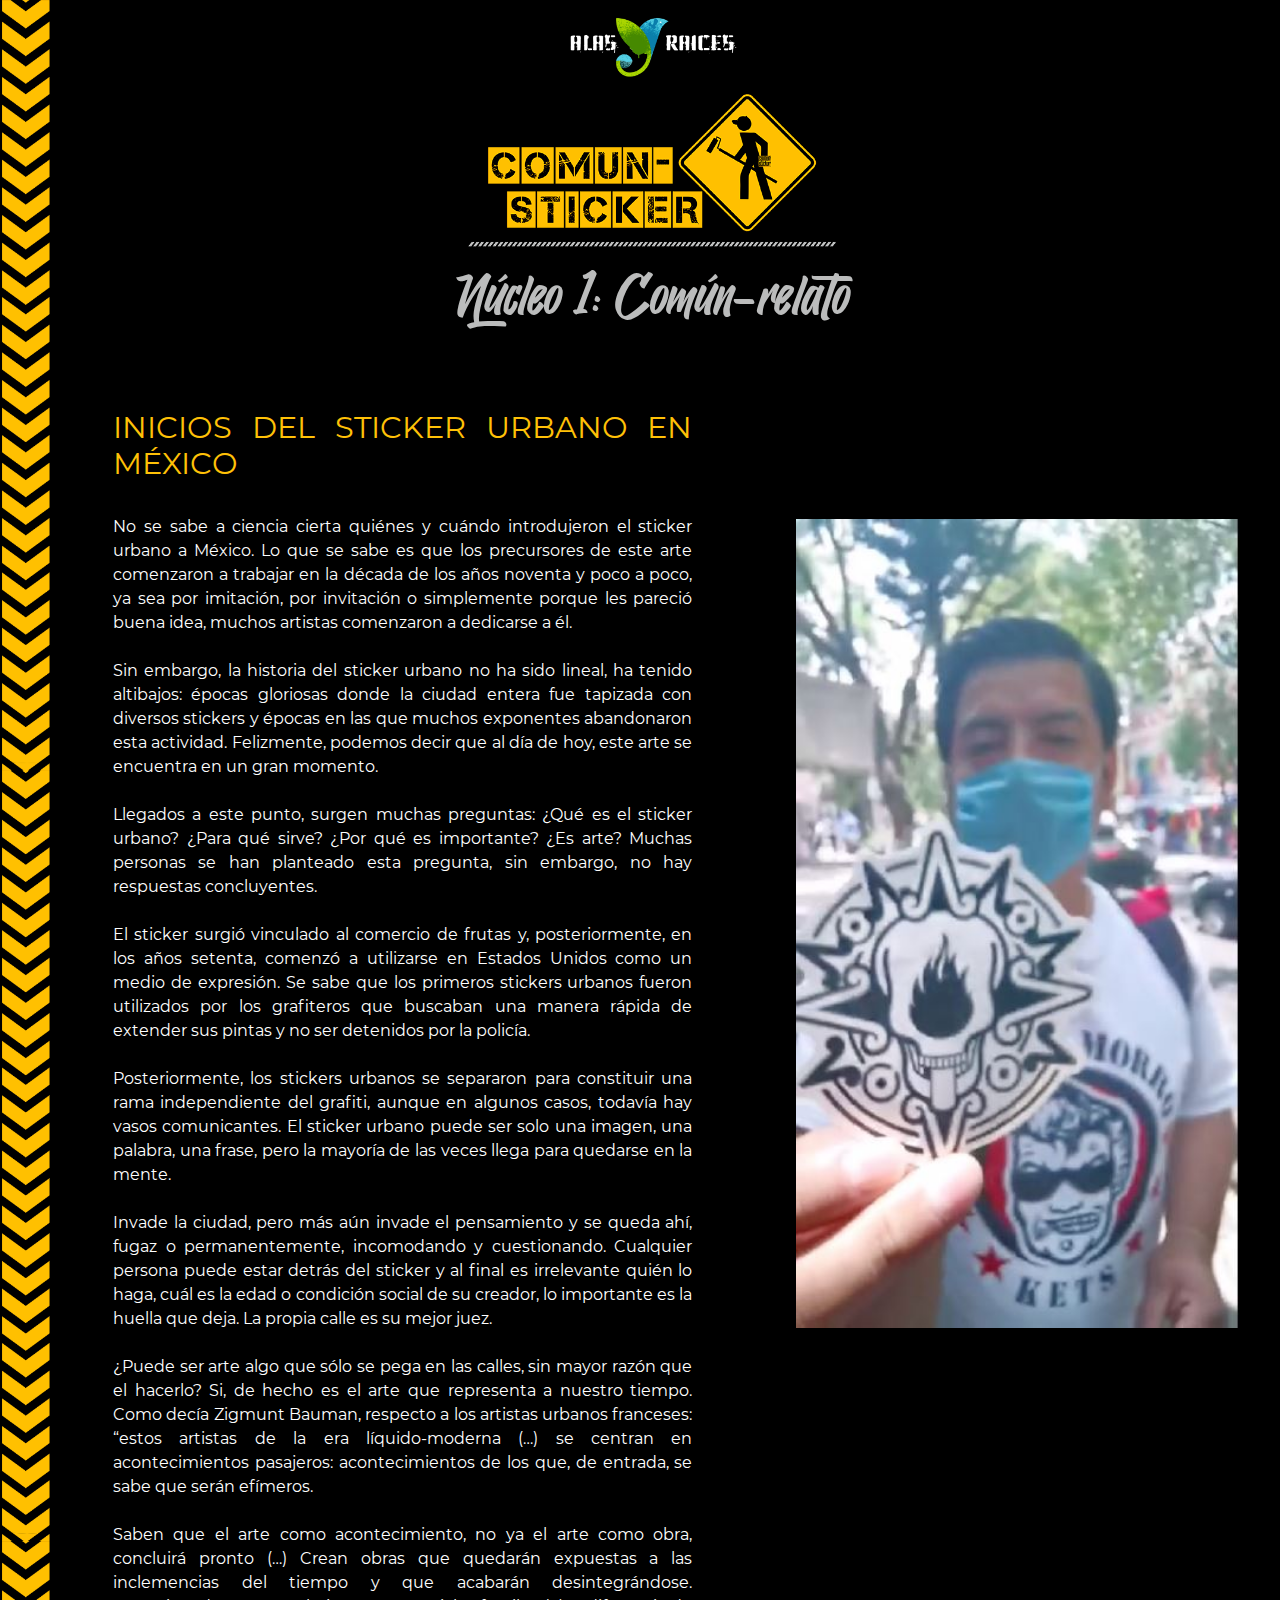
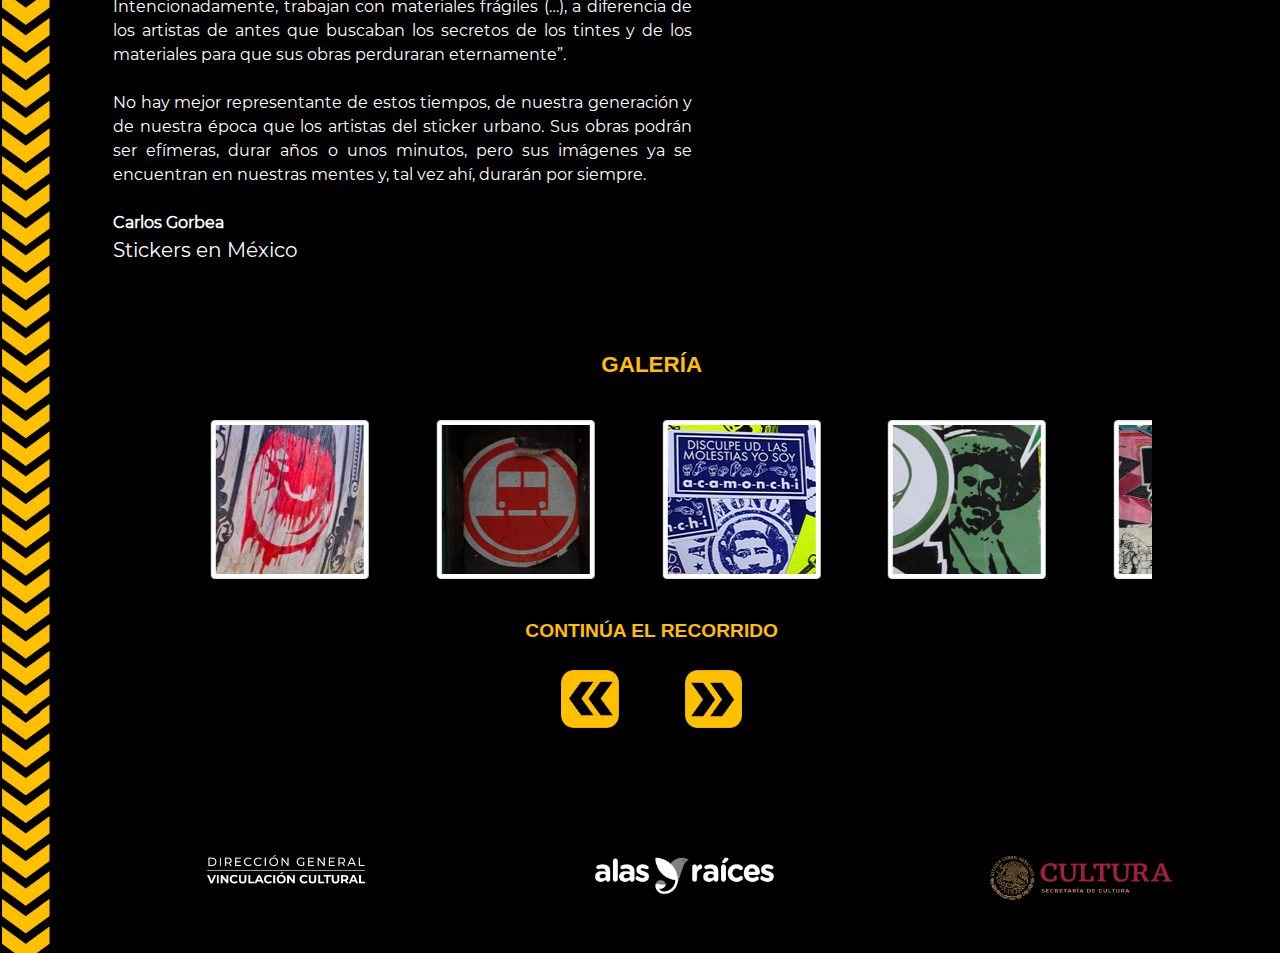
==== nucleo1.html @ ceb56beb "inicio de nuevo branch, separando nucleos" ====
<!DOCTYPE html>
<html lang="es">
<head>
    <meta charset="UTF-8">
    <meta name="viewport" content="width=device-width, initial-scale=1.0">
    <meta http-equiv="X-UA-Compatible" content="ie=edge">

    <title> ComunSticker: Lenguajes Adhesivos - Nucleo 1| Alas y Raíces </title>
    <!-- Favico -->
          <link rel="icon" type="image/png" href="https://www.alasyraices.gob.mx/img/favico2.png">
         
    <!-- Global site tag (gtag.js) - Google Analytics -->
        <script async src="https://www.googletagmanager.com/gtag/js?id=UA-139317831-1"></script>
        <script>
            window.dataLayer = window.dataLayer || [];
            function gtag(){dataLayer.push(arguments);}
            gtag('js', new Date());
            gtag('config', 'UA-139317831-1');
        </script>

    <!-- bootstrap -->
        <link rel="stylesheet" href="https://stackpath.bootstrapcdn.com/bootstrap/4.3.1/css/bootstrap.min.css" integrity="sha384-ggOyR0iXCbMQv3Xipma34MD+dH/1fQ784/j6cY/iJTQUOhcWr7x9JvoRxT2MZw1T" crossorigin="anonymous">
        <script src="https://cdnjs.cloudflare.com/ajax/libs/popper.js/1.14.7/umd/popper.min.js" integrity="sha384-UO2eT0CpHqdSJQ6hJty5KVphtPhzWj9WO1clHTMGa3JDZwrnQq4sF86dIHNDz0W1" crossorigin="anonymous"></script>
    <!-- Carousel Swiper -->
        <link rel="stylesheet" href="https://unpkg.com/swiper/swiper-bundle.min.css">
        <script src="https://unpkg.com/swiper/swiper-bundle.min.js"></script>
    <!-- fontAwesome -->
        <script src="https://kit.fontawesome.com/035f9caf7c.js" crossorigin="anonymous"></script>

    <!-- page style -->
        <link rel="stylesheet" href="css/animista.css">
        <link rel="stylesheet" href="css/lenguajes.css">
</head>
<body>
    <div class="container-fluid home-div">
        <!-- header alas y raices -->
        <section>
            <div class="row">
                <div class="col-12 header">
                    <a href="http://www.alasyraices.gob.mx">
                    <img src="img/logoAyr.png" alt="Logo de Alas y Raíces"></a>
                </div>
            </div>
        </section>

        <!-- sección plantillas -->
        <section>
            <div class="row"> 
                <!-- comun1-1 -->
                <div class="col-12 comun1-1" id="comun1-1">
                    <div class="row">
                        <div class="col-12 logo">
                            <img src="img/logoComunPleca.png" alt="logo comun-sticker">
                        </div>
                        <div class="col-lg-12 text-center titulo-seccion">
                            Núcleo 1: Común-relato
                        </div>
                        <div class="col-7 descripcion">
                            <h2 class="text-warning">INICIOS DEL STICKER URBANO EN MÉXICO</h2>
                            <br>No se sabe a ciencia cierta quiénes y cuándo introdujeron el sticker urbano a México. Lo que se sabe es que los precursores de este arte comenzaron a trabajar en la década de los años noventa y poco a poco, ya sea por imitación, por invitación o simplemente porque les pareció buena idea, muchos artistas comenzaron a dedicarse a él.
                            <br>
                            <br>Sin embargo, la historia del sticker urbano no ha sido lineal, ha tenido altibajos: épocas gloriosas donde la ciudad entera fue tapizada con diversos stickers y épocas en las que muchos exponentes abandonaron esta actividad. Felizmente, podemos decir que al día de hoy, este arte se encuentra en un gran momento.
                            <br>
                            <br>Llegados a este punto, surgen muchas preguntas: ¿Qué es el sticker urbano? ¿Para qué sirve? ¿Por qué es importante? ¿Es arte? Muchas personas se han planteado esta pregunta, sin embargo, no hay respuestas concluyentes. 
                            <br>
                            <br>El sticker surgió vinculado al comercio de frutas y, posteriormente, en los años setenta, comenzó a utilizarse en Estados Unidos como un medio de expresión. Se sabe que los primeros stickers urbanos fueron utilizados por los grafiteros que buscaban una manera rápida de extender sus pintas y no ser detenidos por la policía. 
                            <br>
                            <br>Posteriormente, los stickers urbanos se separaron para constituir una rama independiente del grafiti, aunque en algunos casos, todavía hay vasos comunicantes. El sticker urbano puede ser solo una imagen, una palabra, una frase, pero la mayoría de las veces llega para quedarse en la mente.
                            <br>
                            <br>Invade la ciudad, pero más aún invade el pensamiento y se queda ahí, fugaz o permanentemente, incomodando y cuestionando. Cualquier persona puede estar detrás del sticker y al final es irrelevante quién lo haga, cuál es la edad o condición social de su creador, lo importante es la huella que deja. La propia calle es su mejor juez.
                            <br>
                            <br>¿Puede ser arte algo que sólo se pega en las calles, sin mayor razón que el hacerlo? Si, de hecho es el arte que representa a nuestro tiempo. Como decía Zigmunt Bauman, respecto a los artistas urbanos franceses: “estos artistas de la era líquido-moderna (…) se centran en acontecimientos pasajeros: acontecimientos de los que, de entrada, se sabe que serán efímeros.
                            <br>
                            <br>Saben que el arte como acontecimiento, no ya el arte como obra, concluirá pronto (…) Crean obras que quedarán expuestas a las inclemencias del tiempo y que acabarán desintegrándose. Intencionadamente, trabajan con materiales frágiles (…), a diferencia de los artistas de antes que buscaban los secretos de los tintes y de los materiales para que sus obras perduraran eternamente”.
                            <br>
                            <br>No hay mejor representante de estos tiempos, de nuestra generación y de nuestra época que los artistas del sticker urbano. Sus obras podrán ser efímeras, durar años o unos minutos, pero sus imágenes ya se encuentran en nuestras mentes y, tal vez ahí, durarán por siempre. 
                            <br>                                    
                            <br><b>Carlos Gorbea</b>
                            <br><p class="lead">Stickers en México</p>
                            <br>
                            <br> 
                        </div>
                        <div class="col-5 contenedor-foto">
                            <img src="img/foto1.jpg" alt="Un joven estickero anónimo sostiene frente a su rostro una estampa adherible del tamaño de la palma de su mano, que muestra una calavera humana con una llama de fuego en lugar de ojos, rodeada por las líneas y glifos que representan el calendario azteca, dibujada con tinta negra.">
                        </div>

                        <!-- Galería UNO --> 
                        <div class="col-12 gal_titulo">
                            GALERÍA
                        </div>
                        <div class="col-12 gal_bloque">
                            <button class="gal_car_prev menu_car_btn"> <i class="fas fa-chevron-left"></i> </button>
                            <button class="gal_car_next menu_car_btn"> <i class="fas fa-chevron-right"></i> </button>                            

                            <!-- Slider main container -->
                            <div class="gallery_container">
                                <!-- Additional required wrapper -->
                                <div class="swiper-wrapper">
                                    <!-- Slides -->
                                    <div class="swiper-slide">
                                        <img class="img-fluid img-thumbnail" 
                                            src="img/comunsticker/guno/v-acamonchi.png" 
                                            alt="foto acamonchi"
                                            data-content="img/comunsticker/guno/ACAMONCHI.png"
                                            onClick="showImage(this)"    
                                        >
                                    </div>
                                    <div class="swiper-slide">
                                        <img class="img-fluid img-thumbnail" 
                                            src="img/comunsticker/guno/v-charritos.png" 
                                            alt="foto charritos"
                                            data-content="img/comunsticker/guno/CHARRITOS.png"
                                            onClick="showImage(this)"    
                                        >
                                    </div>
                                    <div class="swiper-slide">
                                        <img class="img-fluid img-thumbnail" 
                                            src="img/comunsticker/guno/v-remi.png" 
                                            alt="foto remi"
                                            data-content="img/comunsticker/guno/REMI.png"
                                            onClick="showImage(this)"    
                                        >
                                    </div>
                                    <div class="swiper-slide">
                                        <img class="img-fluid img-thumbnail" 
                                            src="img/comunsticker/guno/v-sok.png" 
                                            alt="foto SOK"
                                            data-content="img/comunsticker/guno/SOK.png"
                                            onClick="showImage(this)"    
                                        >
                                    </div>
                                    <div class="swiper-slide">
                                        <img class="img-fluid img-thumbnail" 
                                            src="img/comunsticker/guno/v-twelve.png" 
                                            alt="foto Twelve"
                                            data-content="img/comunsticker/guno/TWELVE.png"
                                            onClick="showImage(this)"    
                                        >
                                    </div>
                                    <div class="swiper-slide">
                                        <img class="img-fluid img-thumbnail" 
                                            src="img/comunsticker/guno/v-ztep.png" 
                                            alt="foto ztep"
                                            data-content="img/comunsticker/guno/ZTEP.png"
                                            onClick="showImage(this)"    
                                        >
                                    </div>
                                </div>
                            </div>     
                        </div>
                        <!--/.Galería UNO -->  
                        <div class="col-12 accion">
                            <div>
                                CONTINÚA EL RECORRIDO
                            </div>
                            <div>
                                <button class="pulsate-bck" onClick="changeTo('comun1-1', 'home-div')">
                                    <img src="img/back.png" alt="boton siguiente">
                                </button>

                                <button class="pulsate-bck" onClick="changeTo('comun1-1', 'comun1-2')">
                                    <img src="img/go.png" alt="boton siguiente">
                                </button>
                            </div>                            
                        </div>
                    </div>
                </div>
                
                <!-- comun1-2 -->
                <div class="col-12 comun1-2" id="comun1-2"> 
                    <div class="row">
                        <div class="col-12 logo">
                            <img src="img/logoComunPleca.png" alt="Logo de Comun Sticker sin el subtítulo">
                        </div> 
                        <div class="col-12 titulo-seccion">
                            Núcleo 1: Común-relato
                        </div>
                        
                        <div class="col-lg-12 col-md-12 col-sm-12 text-center descripcion text-warning"> 
                            <h1>¿Qué es para ti el sticker?</h1> 
                        </div>
                        <div class="col-12 video">
                            <iframe class="yVideo" width="560" height="315" src="https://www.youtube.com/embed/ZeOc3lqsDlY?enablejsapi=1&version=3" frameborder="0" allowfullscreen></iframe>
                            <br>
                            <br>
                        </div>
                        <!-- Videos de los EXPONENTES -->
                        <div class="col-12 text-warning text-center descripcion">
                            <br>
                            <h1>EXPONENTES</h1>
                            <div class="container video">
                                <div class="row">
                                    <div class="col-lg-8"> 
                                        <!-- VIDEO de los exponentes -->
                                        <iframe class="yVideo" id="exponentes_video_player" src="https://www.youtube.com/embed/_m11M2Otd9o?enablejsapi=1&version=3" frameborder="0" allowfullscreen></iframe> 
                                        <hr> 
                                    </div>

                                    <!-- LISTA DE REPRODUCCIÓN DE VIDEO -->
                                    <div class="col-lg-4 exponentes_list text-black">
                                        <div class="btn btn-block card-header header_title" type="button" data-toggle="collapse" data-target="#exponentesoneList" aria-expanded="true" onclick="changeVideo( 1 )">
                                            <img src="img/comunsticker/btn.png" alt=""> ACAMONCHI 
                                        </div>
                                        
                                        <div class="btn btn-block card-header header_title" type="button" data-toggle="collapse" data-target="#exponentesoneList" aria-expanded="true" onclick="changeVideo( 2 )">
                                            <img src="img/comunsticker/btn.png" alt=""> CHARRITOS  
                                        </div>

                                        <div class="btn btn-block card-header header_title" type="button" data-toggle="collapse" data-target="#exponentesoneList" aria-expanded="true" onclick="changeVideo( 3 )">
                                            <img src="img/comunsticker/btn.png" alt=""> REMS  
                                        </div>
                                        
                                        <div class="btn btn-block card-header header_title" type="button" data-toggle="collapse" data-target="#exponentesoneList" aria-expanded="true" onclick="changeVideo( 4 )">
                                            <img src="img/comunsticker/btn.png" alt=""> SOK
                                        </div>
                                        
                                        <div class="btn btn-block card-header header_title" type="button" data-toggle="collapse" data-target="#exponentesoneList" aria-expanded="true" onclick="changeVideo( 5 )">
                                            <img src="img/comunsticker/btn.png" alt=""> ZTEP
                                        </div>

                                        <div class="btn btn-block card-header header_title" type="button" data-toggle="collapse" data-target="#exponentesoneList" aria-expanded="true" onclick="changeVideo( 6 )">
                                            <img src="img/comunsticker/btn.png" alt=""> TWELVE
                                        </div>
                                    </div> 
                                </div>
                            </div>
                            <!--/. Videos de los EXPONENTES -->

                            <!-- SEMBLANZAS -->
                            <div class="container border-warning text-center semblanzas">
                                <br>
                                <h1>SEMBLANZAS</h1>
                            </div>
                            <div class="col-lg-12 col-md-12 col-sm-12 text-center semblanzas text-justify text-warning"> 
                                <div class="row">
                                    <!-- 1Acamonchi-->
                                    <div class="col-lg-3 col-md-4 col-sm-8 mb-4 card h-100 bg-transparent border-warning" style="max-width: 18rem;"> 
                                        <a href="img/comunsticker/semblanzas/sACAMONCHI.png">
                                            <img src="img/comunsticker/semblanzas/vACAMONCHI.png" alt="">
                                        </a> 
                                        <h2>1.  Gerardo Yepiz <small>(Acamonchi Art Studio)</small></h2>
                                        <p class="text-white">
                                            Artista con amplia trayectoria en el movimiento urbano. Nació en Ensenada, Baja California.  Desde sus inicios, a finales de los años 80, hasta la actualidad, se ha convertido en un referente dentro del panorama artístico urbano. Al día de hoy es un reconocido diseñador y artista urbano, quien ha llevado su proceso creativo por distintas vertientes. “Acamonchi” es una palabra común en Ensenada, y se usa para nombrar el juego popular de “cargar sobre los hombros” o “caballito”. 
                                        </p>
                                        
                                        <p>
                                            <a href="https://www.facebook.com/acamonchi.art">
                                                <img src="img/comunsticker/social/i_FB.png" alt="facebook">
                                            </a>
                                            <a href="https://twitter.com/Acamonchi">
                                                <img src="img/comunsticker/social/i_TW.png" alt="twitter">
                                            </a>
                                            <a href="https://www.instagram.com/acamonchi/">
                                                <img src="img/comunsticker/social/i_IN.png" alt="instagram">
                                            </a>
                                            <a href="https://www.youtube.com/user/acamonchi06">
                                                <img src="img/comunsticker/social/i_YT.png" alt="youtube">
                                            </a>
                                        </p>
                                    </div>
                                    <!-- /.1Acamonchi -->

                                    <!-- 2Charritos-->
                                    <div class="col-lg-3 col-md-4 col-sm-6 mb-4 card bg-transparent border-warning" style="max-width: 18rem;">
                                        <a href="img/comunsticker/semblanzas/sCHARROS.png">
                                            <img src="img/comunsticker/semblanzas/vCHARROS.png" alt="">
                                        </a>
                                        <h2>2.  Charritos</h2>
                                        <p class="text-white">
                                            Lo representa una imagen de charro con el rostro de Zapata y cuerpo de Villa. Su presencia en el espacio urbano comenzó a mediados de los 90, y desde entonces ha sido fiel a su estilo y técnica, convirtiéndose así en un ícono de la calle. Es un exponente que no ve límites en las adversidades y sobre todo está comprometido con la difusión y el conocimiento del sticker; tanto que se le conoce por innovar e interactuar en actividades como intercambios, combos e intervenciones.
                                        </p>
                                        <p>
                                            <a href="https://www.facebook.com/CharritoSoundsystem">
                                                <img src="img/comunsticker/social/i_FB.png" alt="facebook personal">
                                            </a>
                                            <a href="https://www.facebook.com/hoja.urbana.Oficial">
                                                <img src="img/comunsticker/social/i_FB.png" alt="facebook Hoja Urbana">
                                            </a>
                                            <a href="https://www.instagram.com/charritosdelacalle/">
                                                <img src="img/comunsticker/social/i_IN.png" alt="instagram">
                                            </a>
                                            <a href="https://www.youtube.com/user/charritosmuertos">
                                                <img src="img/comunsticker/social/i_YT.png" alt="youtube">
                                            </a>
                                        </p>
                                    </div>
                                    <!-- /.2Charritos -->
                                    
                                    <!-- 3Ztep-->
                                    <div class="col-lg-3 col-md-4 col-sm-6 mb-4 card bg-transparent border-warning" style="max-width: 18rem;">
                                        <a href="img/comunsticker/semblanzas/sZTEP.png">
                                            <img src="img/comunsticker/semblanzas/vZTEP.png" alt="">
                                        </a>
                                        <h2>3.  Ztep</h2>
                                        <p class="text-white">
                                            Se consolidó como referencia del sticker en el 2005 gracias a la difusión masiva de su diseño en la CDMX. El anonimato ha marcado su camino, pero “Dejar marca” es parte de su lema. Su interés se centra en generar inquietud en la sociedad a través de la permanencia de la imagen en el espacio público. “Lo que yo buscaba era romperle la vida cotidiana a la gente, que vieran un ícono que les llamara la atención y se cuestionaran el por qué de esa imagen”; experiencia relatada en Stickers DF.
                                        </p>
                                        <p>
                                            <a href="https://www.instagram.com/ztepztepztep/">
                                                <img src="img/comunsticker/social/i_IN.png" alt="instagram">
                                            </a>
                                        </p>
                                    </div>
                                    <!-- /.3Ztep -->
                                    
                                    <!-- 4Sok -->
                                    <div class="col-lg-3 col-md-4 col-sm-6 mb-4 card bg-transparent border-warning" style="max-width: 18rem;">
                                        <a href="img/comunsticker/semblanzas/sSOK.png">
                                            <img src="img/comunsticker/semblanzas/vSok.png" alt="">
                                        </a>
                                        <h2>4.  Sok </h2>
                                        <p class="text-white">
                                            Con 18 años de trayectoria, ha vivido los cambios más notables en el sticker. Es uno de los exponentes que no ve límites en el diseño y la producción, además de ser fácilmente adaptable a los materiales y  los contextos. Sus propuestas dan un toque de humor a los espacios públicos, produciendo diseños que aluden al contexto social y político. Optó por el sticker como una forma de continuar interviniendo el espacio público sin la complejidad o el peligro de ser descubierto.
                                        </p>
                                        <p> 
                                            <a href="https://www.instagram.com/esesesok/">
                                                <img src="img/comunsticker/social/i_IN.png" alt="instagram">
                                            </a>
                                        </p>
                                    </div>
                                    <!-- /.4Sok -->
                                    
                                    <!-- 5Rems -->
                                    <div class="col-lg-3 col-md-4 col-sm-6 mb-4 card bg-transparent border-warning" style="max-width: 18rem;">
                                        <a href="img/comunsticker/semblanzas/sREMS.png">
                                            <img src="img/comunsticker/semblanzas/vREMS.png" alt="">
                                        </a>
                                        <h2>5.  Rems</h2>
                                        <p class="text-white">
                                            Una de las primeras mujeres que formaron parte de los precursores del  movimiento del sticker en México; su singular diseño recorrió las calles desde el año 2001, fecha en la que mantenía un perfil activo dentro de la comunidad; y aunque por un tiempo pausó su proyecto, lo retomó a partir del 2017 en conjunto con otras técnicas del arte urbano, como el cartel, donde diseña imágenes de gatos (como parte de su figura emblemática) y grafitis –con bombas-.
                                        </p>
                                        <p>
                                            <a href="https://www.facebook.com/remgirlwalkin">
                                                <img src="img/comunsticker/social/i_FB.png" alt="facebook">
                                            </a> 
                                            <a href="https://www.instagram.com/remremcamina/">
                                                <img src="img/comunsticker/social/i_IN.png" alt="instagram">
                                            </a> 
                                        </p>
                                    </div>
                                    <!-- /.5Rems -->
                                    
                                    <!-- 6TwelveEyes -->
                                    <div class="col-lg-3 col-md-4 col-sm-6 mb-4 card bg-transparent border-warning" style="max-width: 18rem;">
                                        <a href="img/comunsticker/semblanzas/sTWELVE.png">
                                            <img src="img/comunsticker/semblanzas/vTWELVE.png" alt="">
                                        </a>
                                        <h2>6.  Twelve Eyes </h2>
                                        <p class="text-white">
                                            Pionero en el sticker, ha formado parte de la evolución del movimiento, interviniendo el espacio  público de múltiples maneras. En conjunto con Fize y Ztep formó “DDD”; Flavio Montesoro los describe con las siguientes palabras: “..los tres pegando su logo impreso con serigrafía sobre un papel bond; TWELVE tenía su propia forma de referirse a estas DDD: Delirando, Destruyendo y Devastando”.
                                        </p>
                                        <p>
                                            <a href="https://www.instagram.com/twelstreets/">
                                                <img src="img/comunsticker/social/i_IN.png" alt="instagram">
                                            </a>
                                        </p>
                                    </div>
                                    <!-- /.6TwelveEyes -->
                                </div>
                            </div>
                            <!--/.SEMBLANZAS -->
                        </div>
                    
                        <!-- VideoReto -->
                        <div class="col-lg-12 col-md-12 col-sm-12 text-center descripcion text-warning">
                            <br>
                            <br>
                            <h1>Te reto a… Buscar stickers</h1> 
                            <div class="col-12 video">
                                <iframe class="yVideo" width="560" height="315" src="https://www.youtube.com/embed/o3jf7qvDvWo?enablejsapi=1&version=3" frameborder="0" allowfullscreen></iframe>
                                <br>
                            </div>
                        </div>
                        <!-- VideoReto -->

                        <!-- Galería DOS --> 
                        <div class="col-12 gal_titulo">
                            Señaléticas intervenidas
                        </div>
                        <div class="col-12 gal_bloque">
                            <button class="gal_sec_car_prev menu_car_btn"> <i class="fas fa-chevron-left"></i> </button>
                            <button class="gal_sec_car_next menu_car_btn"> <i class="fas fa-chevron-right"></i> </button>             
                            
                            <!-- Slider main container -->
                            <div class="gallery_container_second">
                                <!-- Additional required wrapper -->
                                <div class="swiper-wrapper">
                                    <!-- Slides -->
                                    <div class="swiper-slide">
                                        <a href="img/comunsticker/gdos/ACAMONCHI_web.png" target="_blank" class="d-block mb-4 h-100">
                                            <img class="img-fluid img-thumbnail" src="img/comunsticker/gdos/vACAMONCHI_web.png" alt="">
                                        </a>
                                    </div>
                                    <div class="swiper-slide">
                                        <a href="img/comunsticker/gdos/Charros_web.png" target="_blank" class="d-block mb-4 h-100">
                                            <img class="img-fluid img-thumbnail" src="img/comunsticker/gdos/vCharros_web.png" alt="">
                                        </a>
                                    </div>
                                    <div class="swiper-slide">
                                        <a href="img/comunsticker/gdos/Rems_web.png" target="_blank" class="d-block mb-4 h-100">
                                            <img class="img-fluid img-thumbnail" src="img/comunsticker/gdos/vRems_web.png" alt="">
                                        </a>
                                    </div>
                                    <div class="swiper-slide">
                                        <a href="img/comunsticker/gdos/Sok_web.png" target="_blank" class="d-block mb-4 h-100">
                                            <img class="img-fluid img-thumbnail" src="img/comunsticker/gdos/vSok_web.png" alt="">
                                        </a>
                                    </div>
                                    <div class="swiper-slide">
                                        <a href="img/comunsticker/gdos/Twelve_web.png" target="_blank" class="d-block mb-4 h-100">
                                            <img class="img-fluid img-thumbnail" src="img/comunsticker/gdos/vTwelve_web.png" alt="">
                                        </a>
                                    </div>
                                    <div class="swiper-slide">
                                        <a href="img/comunsticker/gdos/Ztep_web.png" target="_blank" class="d-block mb-4 h-100">
                                            <img class="img-fluid img-thumbnail" src="img/comunsticker/gdos/Ztep_web.png" alt="">
                                        </a>
                                    </div>
                                </div>
                            </div>     
                        </div>
                        <!--/.Galería DOS --> 

                        <div class="col-12 accion">
                            <div>
                                REGRESAR
                            </div>
                            <div>
                                <button class="pulsate-bck" onClick="changeTo('comun1-2', 'comun1-1')">
                                    <img src="img/back.png" alt="boton anterior">
                                </button>
                            </div>                            
                        </div>
                    </div>
                </div>

                <!-- pic selection -->
                <div class="picSelection" id="picSelection">
                    <div class="row">
                        <div class="col-8 offset-2 picContainer">
                            <button id="closePic"><i class="fas fa-times"></i></button>
                            <img id="picSelected" src="img/comunsticker/guno/ACAMONCHI.png" alt="vista de imagen">
                        </div>
                    </div>
                </div>
            </div>
        </section>

        <!-- footer -->
        <section>
            <div class="row footer">
                <div class="col-md-4 col-12">        
                    <a href="http://" target="_blank">
                        <img src="img/dgvc.png" alt="Logo de Dirección General Vinculación Cultural">
                    </a>                           
                </div>
                <div class="col-md-4 col-12">               
                    <a href="http://" target="_blank">
                        <img src="img/logoAyrBlanco.png" alt="Logo de Alas y Raíces">
                    </a>
                </div>
                <div class="col-md-4 col-12">               
                    <a href="http://" target="_blank">
                        <img src="img/logoCultura.png" alt="Logo de Secretaría de Cultura">
                    </a>
                </div>
            </div>
        </section>
    </div>    
</body>
<script src="js/lenguajes.js"></script>
<script src="js/exponentes.js"></script>
<script src="js/Data/exponentesone_data.js"></script>
</html>
---- css/animista.css ----
/* ----------------------------------------------
 * Generated by Animista on 2020-7-11 16:40:6
 * Licensed under FreeBSD License.
 * See http://animista.net/license for more info. 
 * w: http://animista.net, t: @cssanimista
 * ---------------------------------------------- */

 /* ----------------------------------------------
                ATTENTION ANIMATIONS
 * ---------------------------------------------- */
.pulsate-bck {
	-webkit-animation: pulsate-bck 1s ease-in-out infinite both;
	        animation: pulsate-bck 1s ease-in-out infinite both;
}
@-webkit-keyframes pulsate-bck {
0% {
    -webkit-transform: scale(1);
            transform: scale(1);
}
50% {
    -webkit-transform: scale(0.95);
            transform: scale(0.95);
}
100% {
    -webkit-transform: scale(1);
            transform: scale(1);
}
}
@keyframes pulsate-bck {
0% {
    -webkit-transform: scale(1);
            transform: scale(1);
}
50% {
    -webkit-transform: scale(0.95);
            transform: scale(0.95);
}
100% {
    -webkit-transform: scale(1);
            transform: scale(1);
}
}

.jello-horizontal {
	-webkit-animation: jello-horizontal 0.5s both;
        animation: jello-horizontal 0.5s both;
}
@-webkit-keyframes jello-horizontal {
        0% {
                -webkit-transform: scale3d(1, 1, 1);
                        transform: scale3d(1, 1, 1);
        }
        30% {
                -webkit-transform: scale3d(1.25, 0.75, 1);
                        transform: scale3d(1.25, 0.75, 1);
        }
        40% {
                -webkit-transform: scale3d(0.75, 1.25, 1);
                        transform: scale3d(0.75, 1.25, 1);
        }
        50% {
                -webkit-transform: scale3d(1.15, 0.85, 1);
                        transform: scale3d(1.15, 0.85, 1);
        }
        65% {
                -webkit-transform: scale3d(0.95, 1.05, 1);
                        transform: scale3d(0.95, 1.05, 1);
        }
        75% {
                -webkit-transform: scale3d(1.05, 0.95, 1);
                        transform: scale3d(1.05, 0.95, 1);
        }
        100% {
                -webkit-transform: scale3d(1, 1, 1);
                        transform: scale3d(1, 1, 1);
        }
}
@keyframes jello-horizontal {
        0% {
                -webkit-transform: scale3d(1, 1, 1);
                        transform: scale3d(1, 1, 1);
        }
        30% {
                -webkit-transform: scale3d(1.25, 0.75, 1);
                        transform: scale3d(1.25, 0.75, 1);
        }
        40% {
                -webkit-transform: scale3d(0.75, 1.25, 1);
                        transform: scale3d(0.75, 1.25, 1);
        }
        50% {
                -webkit-transform: scale3d(1.15, 0.85, 1);
                        transform: scale3d(1.15, 0.85, 1);
        }
        65% {
                -webkit-transform: scale3d(0.95, 1.05, 1);
                        transform: scale3d(0.95, 1.05, 1);
        }
        75% {
                -webkit-transform: scale3d(1.05, 0.95, 1);
                        transform: scale3d(1.05, 0.95, 1);
        }
        100% {
                -webkit-transform: scale3d(1, 1, 1);
                        transform: scale3d(1, 1, 1);
        }
}

/* ----------------------------------------------
                ENTER ANIMATIONS
 * ---------------------------------------------- */
 .slide-in-top {
	-webkit-animation: slide-in-top 0.5s cubic-bezier(0.250, 0.460, 0.450, 0.940) both;
        animation: slide-in-top 0.5s cubic-bezier(0.250, 0.460, 0.450, 0.940) both;
}
@-webkit-keyframes slide-in-top {
0% {
        -webkit-transform: translateY(-1000px);
                transform: translateY(-1000px);
        opacity: 0;
}
100% {
        -webkit-transform: translateY(0);
                transform: translateY(0);
        opacity: 1;
}
}
@keyframes slide-in-top {
0% {
        -webkit-transform: translateY(-1000px);
                transform: translateY(-1000px);
        opacity: 0;
}
100% {
        -webkit-transform: translateY(0);
                transform: translateY(0);
        opacity: 1;
}
}
      
.slide-in-right {
	-webkit-animation: slide-in-right 0.3s cubic-bezier(0.250, 0.460, 0.450, 0.940) both;
        animation: slide-in-right 0.3s cubic-bezier(0.250, 0.460, 0.450, 0.940) both;
}
@-webkit-keyframes slide-in-right {
0% {
        -webkit-transform: translateX(1000px);
                transform: translateX(1000px);
        opacity: 0;
}
100% {
        -webkit-transform: translateX(0);
                transform: translateX(0);
        opacity: 1;
}
}
@keyframes slide-in-right {
0% {
        -webkit-transform: translateX(1000px);
                transform: translateX(1000px);
        opacity: 0;
}
100% {
        -webkit-transform: translateX(0);
                transform: translateX(0);
        opacity: 1;
}
}
      
/* ----------------------------------------------
                EXIT ANIMATIONS
 * ---------------------------------------------- */
.slide-out-left {
	-webkit-animation: slide-out-left 0.3s cubic-bezier(0.550, 0.085, 0.680, 0.530) both;
        animation: slide-out-left 0.3s cubic-bezier(0.550, 0.085, 0.680, 0.530) both;
}
@-webkit-keyframes slide-out-left {
0% {
        -webkit-transform: translateX(0);
                transform: translateX(0);
        opacity: 1;
}
100% {
        -webkit-transform: translateX(-1000px);
                transform: translateX(-1000px);
        opacity: 0;
}
}
@keyframes slide-out-left {
0% {
        -webkit-transform: translateX(0);
                transform: translateX(0);
        opacity: 1;
}
100% {
        -webkit-transform: translateX(-1000px);
                transform: translateX(-1000px);
        opacity: 0;
}
}
---- css/lenguajes.css ----
@font-face {
    font-family: 'montserrat';
    src: url('../webfonts/montserrat/Montserrat-Regular.ttf');
}
@font-face {
    font-family: 'jacksilver';
    src: url('../webfonts/jacksilver/Jacksilver.ttf');
}

body{
    background: #000;
    background-image: url('../img/PlecaComunSticker.png');
    background-repeat: repeat-y;
    background-size: 4%;
}

/*-----------------------------
            HEADER
-------------------------------*/
.header{
    text-align: center;
    margin: 1vw 0;
}
.header img{
    width: 14%;
}
@media (max-width: 768px) { 
    .header{
        margin: 4vw 0;
    }
    .header img{
        width: 25%;
    }
}
@media (max-width: 576px) { 
    .header{
        margin: 8vw 0;
    }
    .header img{
        width: 40%;
    }
}

/*-----------------------------
            FOOTER
-------------------------------*/
.footer{
    text-align: center;
    margin-top: 4vw;
    padding-top: 2vw;
    padding-bottom: 4vw;
    padding-left: 5vw;
}
.footer img{
    width: 50%;
}
@media (max-width: 768px) { 
    .footer{
        margin: 8vw 0;
        padding-left: 5vw;
    }
    .footer img{
        width: 70%;
    }
}
@media (max-width: 576px) { 
    .footer{
        margin: 10vw 0 6vw 0;
        padding-left: 5vw;
    }
    .footer img{
        width:70%;
        margin-bottom: 8vw;
    }
}

/*-----------------------------
            ACCION
-------------------------------*/
.accion{
    margin-top: 2vw;
    margin-bottom: 1vw;
    /* font-family: 'Montserrat'; */
    font-size: 1.2em;
    font-weight: bold;
    color: #ffbf00;
    text-align: center;
}
.accion button{
    border: none;
    background: none;
    margin: 1vw 1.5vw 2vw 1.5vw;
    width: 80px;
    height: 80px;
}
.accion button img{
    width: 85%;
}

/*-----------------------------
        PIC SELECTION
-------------------------------*/
.picSelection{
    position: fixed;
    width: 100vw;
    height: 100vh;
    top: 0;
    left: 0;
    z-index: 9;
    background: rgba(255, 255, 255, 0.2);
    display: none;
}
.picSelection .picContainer{
    background:  #fff;
    border-radius: 5px;
    top: 3vw;
    height: 90vh;
    text-align: center;
    padding: 2vw;
}
.picSelection #closePic{
    position: absolute; 
    right: 2vw;
    top: 2vw;
    border: none;
    border-radius: 50%;
    font-size: 2em;
    width: 60px;
    height: 60px;
    background-color: #000;
    color: #ffbf00;
}
.picSelection #closePic :hover{
    opacity: 0.6;
}
.picSelection .picContainer #picSelected{
    height: 100%;
    border-radius: 10px;
}

/*-----------------------------
        GALLERY PICS
-------------------------------*/
.swiper-slide img{
    cursor: pointer;
}


/*-----------------------------
        HOME DIV
-------------------------------*/
.home-div{
    padding-left: 3vw;
    text-align: center;
    /* display: none;
    opacity: 0; */
}
.home-div iframe{
    width: 85%;
    height: 80vh;
}

.home-div .videointro iframe{
    width: 100%;
    height: 80vh;
}

.home-div .descripcion{ 
    font-family: 'Montserrat';
    font-size: .9em;
    color: #ffffff;
    text-align: justify;
    padding: .5vw 1vw;
    margin-top: 1vw;
    margin-bottom: 1vw;
    padding-left: 15vw;
    padding-right: 15vw;
}

.home-div .botonera .title{
    margin-top: 2vw;
    margin-bottom: 1vw;
    font-size: 1.2em;
    font-weight: bold;
    color: #ffbf00;
    text-align: center;
}
.home-div .path{
    text-align: center;
}
.home-div .botonera a{
    color: #ffbf00;
    font-family: 'Montserrat';
}
.home-div .botonera img{
    width: 70%;
}
@media (max-width: 768px) { 
    .home-div iframe{
        width: 85%;
        height: 40vh;
    }
    .home-div .descripcion{ 
        margin-bottom: 3vw;
    }
}
@media (max-width: 576px) {
    .home-div{
        padding-left: 9vw;
    }
    .home-div iframe{
        width: 90%;
        height: 30vh;
    }
    .home-div .descripcion{ 
        font-size: .8em;
        padding: 0 1vw;
        margin-top: 1vw;
        margin-bottom: 3vw;
        padding-left: 10vw;
        padding-right: 10vw;
    }
    .home-div .botonera .title{
        margin:  4vw 0;
        font-family: 'Montserrat';
        font-size: 1em;
    }
    .home-div .botonera img{
        width: 100%;
    }
}



/*-----------------------------
        COMUN 1-1
-------------------------------*/
.comun1-1{
    /* display: none; */
    /* opacity: 0; */
}
.comun1-1 .logo{
    text-align: center;
}
.comun1-1 .logo img{
    width: 30%;
}
.comun1-1 .titulo-seccion{
    text-align: center;
    font-family: 'Jacksilver';
    color: #bbbcbc; 
    font-size: 3.2em;
    margin-top: 1.2vw;
    margin-bottom: 4vw;
}

.comun1-1 .descripcion{
    font-family: 'Montserrat';
    font-size: 1em;
    color: #ffffff;
    text-align: justify; 
    padding-right: 5vw;
    padding-left: 7vw;
}
.comun1-1 .descripcion .text-warning{
    font-size: 1.9em;
}
.comun1-1 .contenedor-foto{
    text-align: center;
}
.comun1-1 .contenedor-foto img{
    margin-top: 10vw;
    width: 90%;
}
.comun1-1 .gal_titulo{
    color: #ffbf00;
    font-weight: bold;
    font-size: 1.4em;
    text-align: center;
    margin-bottom: 2vw;
}
.comun1-1 .gal_bloque{
    padding: 0 10vw;
}
.comun1-1 .gal_bloque .gallery_container{
    overflow: hidden;
}
.comun1-1 .gal_bloque .menu_car_btn{
    position: absolute;
    background: none;
    color: #fff;
    border: none;
    font-size: 2.5em;
    top: 6vw;
}
.comun1-1 .gal_bloque .gal_car_prev{
    left: 3vw;
}
.comun1-1 .gal_bloque .gal_car_next{
    right: 3vw;
}
.comun1-1 .gallery_container .swiper-slide{
    /* background: #bbbcbc; */
    /* width: 300px; */
    margin: 1vw;
    text-align: center;
}

.comun1-1 .videohorizontal iframe{
    width: 100%;
    height: 100vh;
}     



/*-----------------------------
        COMUN 1-2
-------------------------------*/
.comun1-2{
    /* display: none; */
    opacity: 0;
    padding-left: 5vw;
}
.comun1-2 .logo{
    text-align: center;
}
.comun1-2 .logo img{
    width: 25%;
}
.comun1-2 .video iframe{
    width: 100%;
    height: 50vh;
}

.comun1-2 .titulo-seccion{
    text-align: center;
    font-family: 'jacksilver';
    color: #bbbcbc;
    font-size: 3.2em;
    margin-top: 1.2vw;
    margin-bottom: 2vw;
}

.comun1-2 .entret{
    text-align: center;
    font-family: 'jacksilver';
    color: #bbbcbc;
    font-size: 3em;
    margin-top: 2vw;
    margin-bottom: 2vw;
}
.comun1-2 .descripcion{
    font-family: 'Montserrat';
    font-size: 1em;
    color: #ffffff;
    text-align: justify;
    padding: 2 4vw;
}
.comun1-2 .contenedor-foto img{
    text-align: center;
    width: 100%;
}

.exponentes_list {
    font-size: 1em;
    color: #0000; /* texto de la tarjeta */ 
    padding-top: 1.75vw;
}

    .exponentes_list #exponentesoneList {
        overflow: auto;
        max-height: 30vw;
    }
    
.exponentes_list .header_title {
    text-align: center;
    background-color: #ffc000; /* color de los botones*/
    color: #000000; /* texto del header de la lista*/
    font-size: 1.3em;
}
.exponentes_list img{
    width: 10%;
    margin-right: 0vw; 
}
.exponentes_list button{
    font-family: 'Montserrat-bold';
    font-size: 1em;
    color: #ce8dff;
}

.exponentes_title {
    font-family: 'Montserrat-bold';
    text-align: center;
    font-size: 1.5em;
    padding: 2vw;
}

.comun1-2 .gal_titulo{
    color: #ffbf00;
    font-weight: bold;
    font-size: 2em;
    text-align: center;
    margin-top: 2vw;
    margin-bottom: 2vw;
}
.comun1-2 .gal_bloque{
    padding: 0 10vw;
}
.comun1-2 .gal_bloque .gallery_container_second{
    overflow: hidden;
}
.comun1-2 .gal_bloque .menu_car_btn{
    position: absolute;
    background: none;
    color: #fff;
    border: none;
    font-size: 2.5em;
    top: 6vw;
}
.comun1-2 .gal_bloque .gal_sec_car_prev{
    left: 3vw;
}
.comun1-2 .gal_bloque .gal_sec_car_next{
    right: 3vw;
}
.comun1-2 .gallery_container .swiper-slide{
    /* background: #bbbcbc; */
    /* width: 300px; */
    margin: 1vw;
    text-align: center;
}


/*-----------------------------
        SEMBLANZAS
-------------------------------*/
.comun1-2 .semblanzas .col-lg-3 {
  /*margin-bottom: 1.5rem; */
  text-align: center; 
}

.comun1-2 .semblanzas h2 {
  font-weight: 400;
  color: #ffc107;
}

.comun1-2 .semblanzas .card {
  font-size: 1em; 
  background: transparent; 
  border-color: #ffc107;
  color: #ffff; 
  margin-right: 1vw;
}

.comun1-2 .semblanzas .col-lg-4 p {
  margin-right: .75rem;
  margin-left: .75rem;
  max-width: 18rem; 
}

.comun1-2 .carousell {
    width: 100%;
    height: 100vh;
}




/* Carousell obtenido de https://codepen.io/kreigd/pen/ybYNoN

@media (min-width: 768px) {
  /* show 5 items */
  .carousel-inner .active,
  .carousel-inner .active + .carousel-item,
  .carousel-inner .active + .carousel-item,
  .carousel-inner .active + .carousel-item,
  .carousel-inner .active + .carousel-item + .carousel-item {
    display: block;
  }

  .carousel-inner .carousel-item.active:not(.carousel-item-right):not(.carousel-item-left),
  .carousel-inner .carousel-item.active:not(.carousel-item-right):not(.carousel-item-left) + .carousel-item,
  .carousel-inner .carousel-item.active:not(.carousel-item-right):not(.carousel-item-left) + .carousel-item,
  .carousel-inner .carousel-item.active:not(.carousel-item-right):not(.carousel-item-left) + .carousel-item,
  .carousel-inner .carousel-item.active:not(.carousel-item-right):not(.carousel-item-left) + .carousel-item + .carousel-item {
    transition: none;
  }

  .carousel-inner .carousel-item-next,
  .carousel-inner .carousel-item-prev {
    position: relative;
    transform: translate3d(0, 0, 0);
  }

  .carousel-inner .active.carousel-item + .carousel-item + .carousel-item + .carousel-item {
    position: absolute;
    top: 0;
    right: -33.3333%;
    z-index: -1;
    display: block;
    visibility: visible;
  }

  /* left or forward direction */
  .active.carousel-item-left + .carousel-item-next.carousel-item-left,
  .carousel-item-next.carousel-item-left + .carousel-item,
  .carousel-item-next.carousel-item-left + .carousel-item + .carousel-item,
  .carousel-item-next.carousel-item-left + .carousel-item + .carousel-item,
  .carousel-item-next.carousel-item-left + .carousel-item + .carousel-item,
  .carousel-item-next.carousel-item-left + .carousel-item + .carousel-item + .carousel-item {
    position: relative;
    transform: translate3d(-100%, 0, 0);
    visibility: visible;
  }

  /* farthest right hidden item must be abso position for animations */
  .carousel-inner .carousel-item-prev.carousel-item-right {
    position: absolute;
    top: 0;
    left: 0;
    z-index: -1;
    display: block;
    visibility: visible;
  }

  /* right or prev direction */
  .active.carousel-item-right + .carousel-item-prev.carousel-item-right,
  .carousel-item-prev.carousel-item-right + .carousel-item,
  .carousel-item-prev.carousel-item-right + .carousel-item + .carousel-item,
  .carousel-item-prev.carousel-item-right + .carousel-item + .carousel-item,
  .carousel-item-prev.carousel-item-right + .carousel-item + .carousel-item,
  .carousel-item-prev.carousel-item-right + .carousel-item + .carousel-item + .carousel-item {
    position: relative;
    transform: translate3d(100%, 0, 0);
    visibility: visible;
    display: block;
    visibility: visible;
  }
}    */

/*-----------------------------
        COMUN 1-3
-------------------------------*/
.comun1-3{
    /* display: none; */
    opacity: 0;
    padding-left: 5vw;
}
.comun1-3 .logo{
    text-align: center;
}
.comun1-3 .logo img{
    width: 25%;
}
.comun1-3 .video iframe{
    width: 100%;
    height: 50vh;
}

.comun1-3 .sedes .col-lg-3 {
  margin-bottom: 1.5rem;
  text-align: center;
  
}
.comun1-3 .sedes h2 {
  font-weight: 400;
  color: #ffc107;
}
.comun1-3 .sedes .card { 
    font-family: 'Montserrat';
    font-size: 1em;
  background: transparent; 
  color: #ffff; 
  margin-right: 1vw;
}
  
.comun1-3 .titulo-seccion{
    text-align: center;
    font-family: 'jacksilver';
    color: #bbbcbc;
    font-size: 3.2em;
    margin-top: 1.2vw;
    margin-bottom: 2vw;
}
.comun1-3 .descripcion{
    font-family: 'Montserrat';
    font-size: 1em;
    color: #ffffff;
    text-align: justify;
    padding: 2 4vw;
}

.comun1-3 .accion{
    margin-top: 1vw;
    margin-bottom: 1vw;
    font-family: 'Montserrat';
    font-size: 1em;
    font-weight: bold;
    color: #ffbf00;
    text-align: center;
}
.comun1-3 .accion button{
    border: none;
    background: none;
    margin: 1vw 1.5vw 2vw 1.5vw;
    width: 80px;
    height: 80px;
}
.comun1-3 .accion button img{
    width: 85%;
}
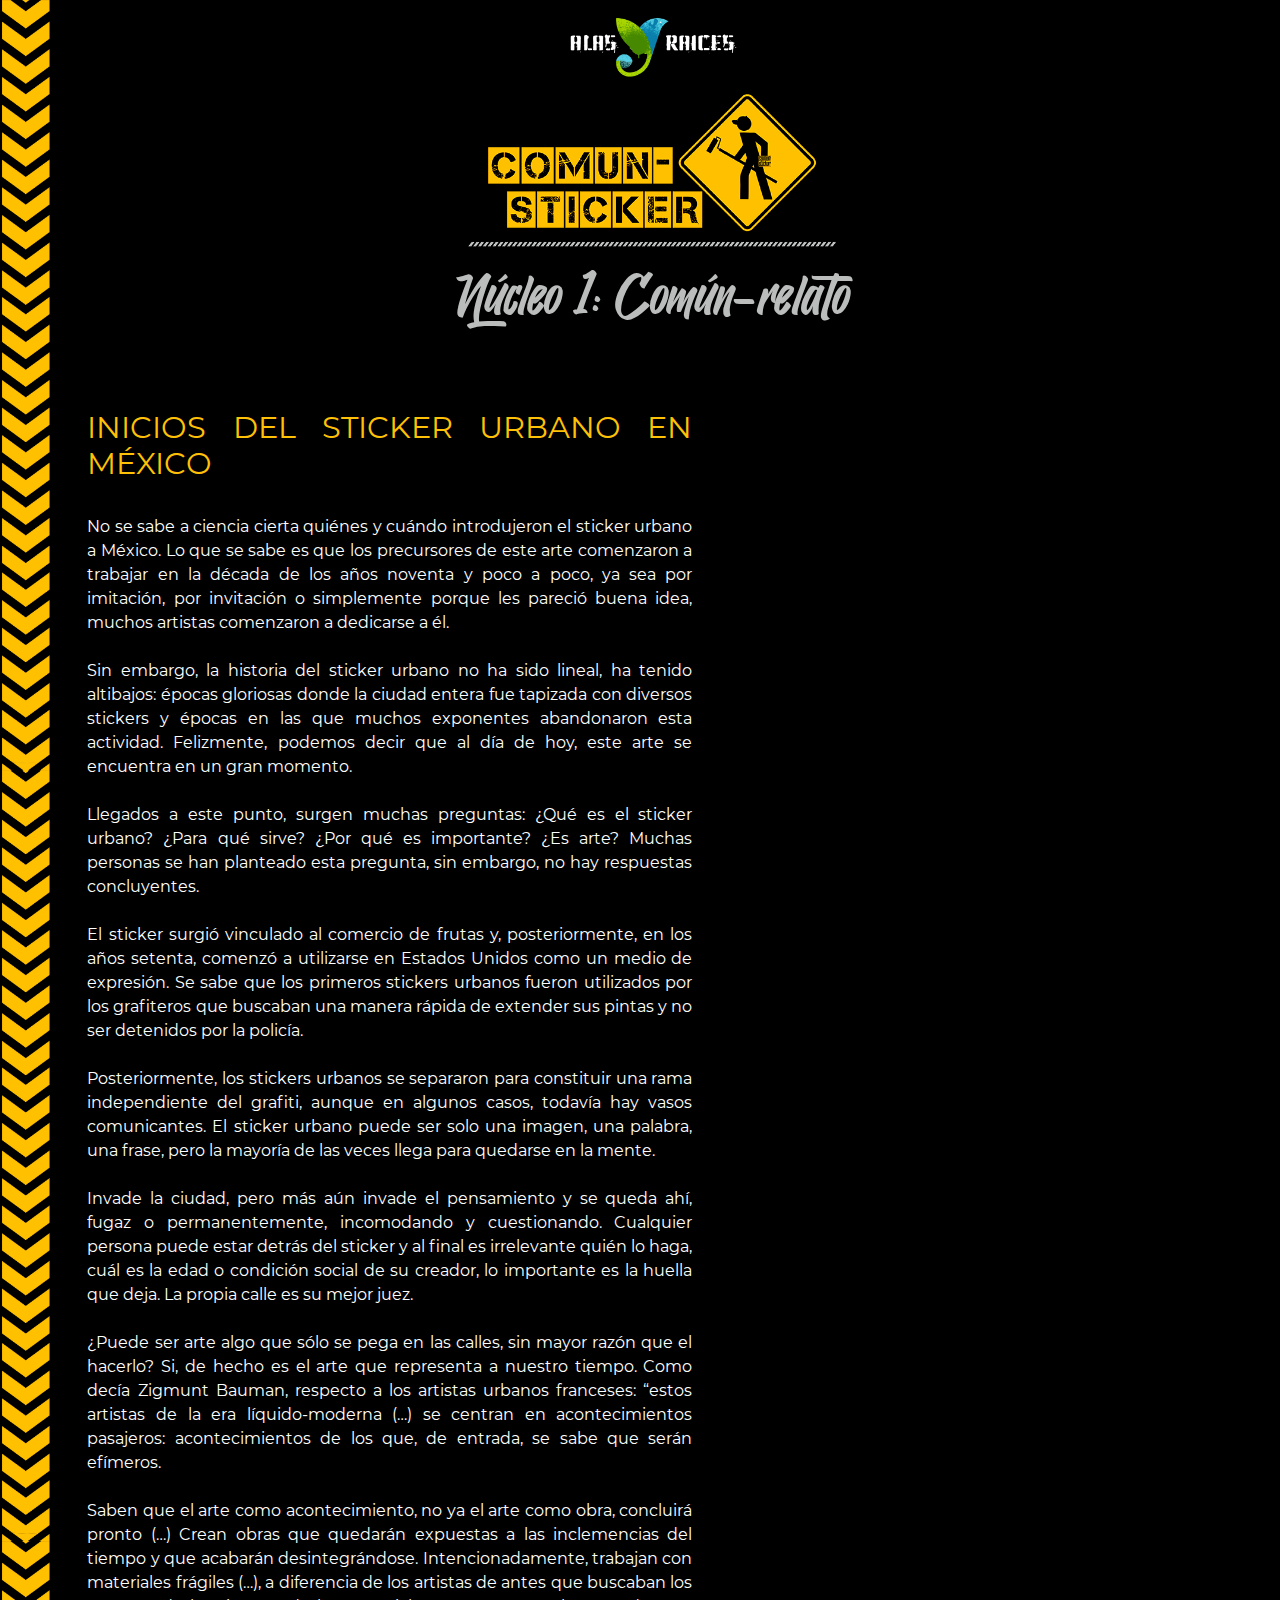
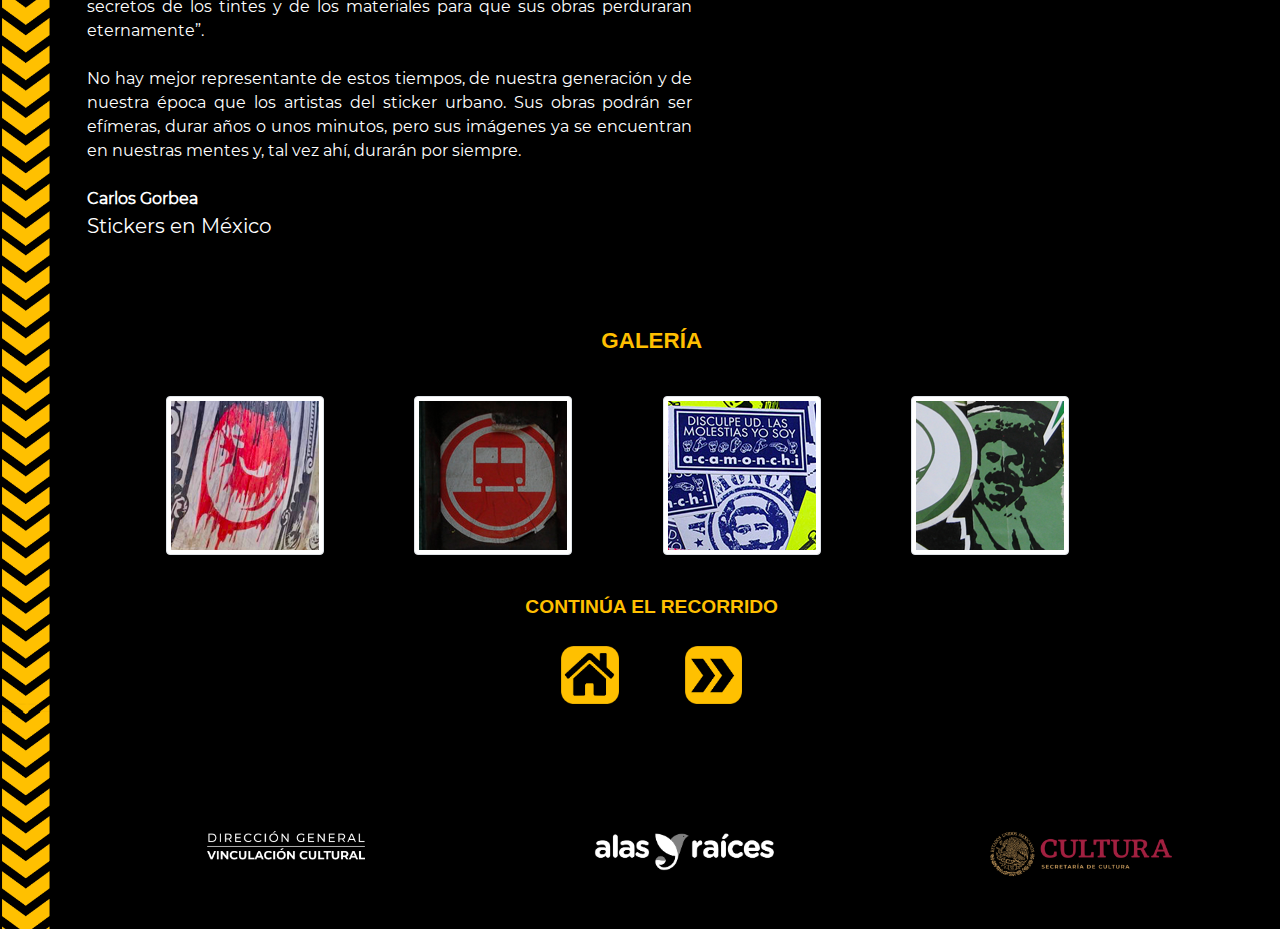
==== commit 055a3a80: "separado nucleo 1 e index, añadido responsive design, reparado carusel de semblanzas" ====
--- a/nucleo1.html
+++ b/nucleo1.html
@@ -49,13 +49,13 @@
                 <!-- comun1-1 -->
                 <div class="col-12 comun1-1" id="comun1-1">
                     <div class="row">
-                        <div class="col-12 logo">
+                        <div class="col-lg-12 logo">
                             <img src="img/logoComunPleca.png" alt="logo comun-sticker">
                         </div>
                         <div class="col-lg-12 text-center titulo-seccion">
                             Núcleo 1: Común-relato
                         </div>
-                        <div class="col-7 descripcion">
+                        <div class="col-lg-7 col-12 descripcion">
                             <h2 class="text-warning">INICIOS DEL STICKER URBANO EN MÉXICO</h2>
                             <br>No se sabe a ciencia cierta quiénes y cuándo introdujeron el sticker urbano a México. Lo que se sabe es que los precursores de este arte comenzaron a trabajar en la década de los años noventa y poco a poco, ya sea por imitación, por invitación o simplemente porque les pareció buena idea, muchos artistas comenzaron a dedicarse a él.
                             <br>
@@ -80,8 +80,8 @@
                             <br>
                             <br> 
                         </div>
-                        <div class="col-5 contenedor-foto">
-                            <img src="img/foto1.jpg" alt="Un joven estickero anónimo sostiene frente a su rostro una estampa adherible del tamaño de la palma de su mano, que muestra una calavera humana con una llama de fuego en lugar de ojos, rodeada por las líneas y glifos que representan el calendario azteca, dibujada con tinta negra.">
+                        <div class="col-lg-5 col-12 contenedor-foto">
+                            <iframe class="yVideo" src="https://www.youtube.com/embed/ZeOc3lqsDlY?enablejsapi=1&version=3" frameborder="0" allowfullscreen></iframe>
                         </div>
 
                         <!-- Galería UNO --> 
@@ -154,9 +154,12 @@
                                 CONTINÚA EL RECORRIDO
                             </div>
                             <div>
-                                <button class="pulsate-bck" onClick="changeTo('comun1-1', 'home-div')">
-                                    <img src="img/back.png" alt="boton siguiente">
-                                </button>
+                                <a href="index.html" alt="regresar al inicio">
+                                    <button class="pulsate-bck">
+                                        <img src="img/home.png" alt="boton home">
+                                    </button>
+                                </a>
+                                
 
                                 <button class="pulsate-bck" onClick="changeTo('comun1-1', 'comun1-2')">
                                     <img src="img/go.png" alt="boton siguiente">
@@ -176,50 +179,47 @@
                             Núcleo 1: Común-relato
                         </div>
                         
-                        <div class="col-lg-12 col-md-12 col-sm-12 text-center descripcion text-warning"> 
-                            <h1>¿Qué es para ti el sticker?</h1> 
-                        </div>
+                        <!-- <div class="col-lg-12 col-md-12 col-sm-12 text-center descripcion text-warning"> 
+                            Historia y significado del Sticker en México
+                        </div> -->
                         <div class="col-12 video">
-                            <iframe class="yVideo" width="560" height="315" src="https://www.youtube.com/embed/ZeOc3lqsDlY?enablejsapi=1&version=3" frameborder="0" allowfullscreen></iframe>
-                            <br>
-                            <br>
+                            <iframe class="yVideo" src="https://www.youtube.com/embed/MX3Wvyp6yW4?enablejsapi=1&version=3" frameborder="0" allowfullscreen></iframe>
                         </div>
                         <!-- Videos de los EXPONENTES -->
                         <div class="col-12 text-warning text-center descripcion">
                             <br>
-                            <h1>EXPONENTES</h1>
+                            <h2>EXPONENTES</h2>
                             <div class="container video">
                                 <div class="row">
                                     <div class="col-lg-8"> 
                                         <!-- VIDEO de los exponentes -->
                                         <iframe class="yVideo" id="exponentes_video_player" src="https://www.youtube.com/embed/_m11M2Otd9o?enablejsapi=1&version=3" frameborder="0" allowfullscreen></iframe> 
-                                        <hr> 
                                     </div>
 
                                     <!-- LISTA DE REPRODUCCIÓN DE VIDEO -->
                                     <div class="col-lg-4 exponentes_list text-black">
-                                        <div class="btn btn-block card-header header_title" type="button" data-toggle="collapse" data-target="#exponentesoneList" aria-expanded="true" onclick="changeVideo( 1 )">
-                                            <img src="img/comunsticker/btn.png" alt=""> ACAMONCHI 
+                                        <div class="btn btn-block card-header header_title exponentes_title" type="button" data-toggle="collapse" data-target="#exponentesoneList" aria-expanded="true" onclick="changeVideo( 1 )">
+                                            <img src="img/btn.png" alt=""> ACAMONCHI 
                                         </div>
                                         
-                                        <div class="btn btn-block card-header header_title" type="button" data-toggle="collapse" data-target="#exponentesoneList" aria-expanded="true" onclick="changeVideo( 2 )">
-                                            <img src="img/comunsticker/btn.png" alt=""> CHARRITOS  
-                                        </div>
-
-                                        <div class="btn btn-block card-header header_title" type="button" data-toggle="collapse" data-target="#exponentesoneList" aria-expanded="true" onclick="changeVideo( 3 )">
-                                            <img src="img/comunsticker/btn.png" alt=""> REMS  
+                                        <div class="btn btn-block card-header header_title exponentes_title" type="button" data-toggle="collapse" data-target="#exponentesoneList" aria-expanded="true" onclick="changeVideo( 2 )">
+                                            <img src="img/btn.png" alt=""> CHARRITOS  
+                                        </div>
+
+                                        <div class="btn btn-block card-header header_title exponentes_title" type="button" data-toggle="collapse" data-target="#exponentesoneList" aria-expanded="true" onclick="changeVideo( 3 )">
+                                            <img src="img/btn.png" alt=""> REMS  
                                         </div>
                                         
-                                        <div class="btn btn-block card-header header_title" type="button" data-toggle="collapse" data-target="#exponentesoneList" aria-expanded="true" onclick="changeVideo( 4 )">
-                                            <img src="img/comunsticker/btn.png" alt=""> SOK
+                                        <div class="btn btn-block card-header header_title exponentes_title" type="button" data-toggle="collapse" data-target="#exponentesoneList" aria-expanded="true" onclick="changeVideo( 4 )">
+                                            <img src="img/btn.png" alt=""> SOK
                                         </div>
                                         
-                                        <div class="btn btn-block card-header header_title" type="button" data-toggle="collapse" data-target="#exponentesoneList" aria-expanded="true" onclick="changeVideo( 5 )">
-                                            <img src="img/comunsticker/btn.png" alt=""> ZTEP
-                                        </div>
-
-                                        <div class="btn btn-block card-header header_title" type="button" data-toggle="collapse" data-target="#exponentesoneList" aria-expanded="true" onclick="changeVideo( 6 )">
-                                            <img src="img/comunsticker/btn.png" alt=""> TWELVE
+                                        <div class="btn btn-block card-header header_title exponentes_title" type="button" data-toggle="collapse" data-target="#exponentesoneList" aria-expanded="true" onclick="changeVideo( 5 )">
+                                            <img src="img/btn.png" alt=""> ZTEP
+                                        </div>
+
+                                        <div class="btn btn-block card-header header_title exponentes_title" type="button" data-toggle="collapse" data-target="#exponentesoneList" aria-expanded="true" onclick="changeVideo( 6 )">
+                                            <img src="img/btn.png" alt=""> TWELVE
                                         </div>
                                     </div> 
                                 </div>
@@ -228,134 +228,155 @@
 
                             <!-- SEMBLANZAS -->
                             <div class="container border-warning text-center semblanzas">
-                                <br>
-                                <h1>SEMBLANZAS</h1>
+                                <h2>SEMBLANZAS</h2>
                             </div>
-                            <div class="col-lg-12 col-md-12 col-sm-12 text-center semblanzas text-justify text-warning"> 
-                                <div class="row">
-                                    <!-- 1Acamonchi-->
-                                    <div class="col-lg-3 col-md-4 col-sm-8 mb-4 card h-100 bg-transparent border-warning" style="max-width: 18rem;"> 
-                                        <a href="img/comunsticker/semblanzas/sACAMONCHI.png">
-                                            <img src="img/comunsticker/semblanzas/vACAMONCHI.png" alt="">
-                                        </a> 
-                                        <h2>1.  Gerardo Yepiz <small>(Acamonchi Art Studio)</small></h2>
-                                        <p class="text-white">
-                                            Artista con amplia trayectoria en el movimiento urbano. Nació en Ensenada, Baja California.  Desde sus inicios, a finales de los años 80, hasta la actualidad, se ha convertido en un referente dentro del panorama artístico urbano. Al día de hoy es un reconocido diseñador y artista urbano, quien ha llevado su proceso creativo por distintas vertientes. “Acamonchi” es una palabra común en Ensenada, y se usa para nombrar el juego popular de “cargar sobre los hombros” o “caballito”. 
-                                        </p>
-                                        
-                                        <p>
-                                            <a href="https://www.facebook.com/acamonchi.art">
-                                                <img src="img/comunsticker/social/i_FB.png" alt="facebook">
-                                            </a>
-                                            <a href="https://twitter.com/Acamonchi">
-                                                <img src="img/comunsticker/social/i_TW.png" alt="twitter">
-                                            </a>
-                                            <a href="https://www.instagram.com/acamonchi/">
-                                                <img src="img/comunsticker/social/i_IN.png" alt="instagram">
-                                            </a>
-                                            <a href="https://www.youtube.com/user/acamonchi06">
-                                                <img src="img/comunsticker/social/i_YT.png" alt="youtube">
-                                            </a>
-                                        </p>
-                                    </div>
-                                    <!-- /.1Acamonchi -->
-
-                                    <!-- 2Charritos-->
-                                    <div class="col-lg-3 col-md-4 col-sm-6 mb-4 card bg-transparent border-warning" style="max-width: 18rem;">
-                                        <a href="img/comunsticker/semblanzas/sCHARROS.png">
-                                            <img src="img/comunsticker/semblanzas/vCHARROS.png" alt="">
-                                        </a>
-                                        <h2>2.  Charritos</h2>
-                                        <p class="text-white">
-                                            Lo representa una imagen de charro con el rostro de Zapata y cuerpo de Villa. Su presencia en el espacio urbano comenzó a mediados de los 90, y desde entonces ha sido fiel a su estilo y técnica, convirtiéndose así en un ícono de la calle. Es un exponente que no ve límites en las adversidades y sobre todo está comprometido con la difusión y el conocimiento del sticker; tanto que se le conoce por innovar e interactuar en actividades como intercambios, combos e intervenciones.
-                                        </p>
-                                        <p>
-                                            <a href="https://www.facebook.com/CharritoSoundsystem">
-                                                <img src="img/comunsticker/social/i_FB.png" alt="facebook personal">
-                                            </a>
-                                            <a href="https://www.facebook.com/hoja.urbana.Oficial">
-                                                <img src="img/comunsticker/social/i_FB.png" alt="facebook Hoja Urbana">
-                                            </a>
-                                            <a href="https://www.instagram.com/charritosdelacalle/">
-                                                <img src="img/comunsticker/social/i_IN.png" alt="instagram">
-                                            </a>
-                                            <a href="https://www.youtube.com/user/charritosmuertos">
-                                                <img src="img/comunsticker/social/i_YT.png" alt="youtube">
-                                            </a>
-                                        </p>
-                                    </div>
-                                    <!-- /.2Charritos -->
-                                    
-                                    <!-- 3Ztep-->
-                                    <div class="col-lg-3 col-md-4 col-sm-6 mb-4 card bg-transparent border-warning" style="max-width: 18rem;">
-                                        <a href="img/comunsticker/semblanzas/sZTEP.png">
-                                            <img src="img/comunsticker/semblanzas/vZTEP.png" alt="">
-                                        </a>
-                                        <h2>3.  Ztep</h2>
-                                        <p class="text-white">
-                                            Se consolidó como referencia del sticker en el 2005 gracias a la difusión masiva de su diseño en la CDMX. El anonimato ha marcado su camino, pero “Dejar marca” es parte de su lema. Su interés se centra en generar inquietud en la sociedad a través de la permanencia de la imagen en el espacio público. “Lo que yo buscaba era romperle la vida cotidiana a la gente, que vieran un ícono que les llamara la atención y se cuestionaran el por qué de esa imagen”; experiencia relatada en Stickers DF.
-                                        </p>
-                                        <p>
-                                            <a href="https://www.instagram.com/ztepztepztep/">
-                                                <img src="img/comunsticker/social/i_IN.png" alt="instagram">
-                                            </a>
-                                        </p>
-                                    </div>
-                                    <!-- /.3Ztep -->
-                                    
-                                    <!-- 4Sok -->
-                                    <div class="col-lg-3 col-md-4 col-sm-6 mb-4 card bg-transparent border-warning" style="max-width: 18rem;">
-                                        <a href="img/comunsticker/semblanzas/sSOK.png">
-                                            <img src="img/comunsticker/semblanzas/vSok.png" alt="">
-                                        </a>
-                                        <h2>4.  Sok </h2>
-                                        <p class="text-white">
-                                            Con 18 años de trayectoria, ha vivido los cambios más notables en el sticker. Es uno de los exponentes que no ve límites en el diseño y la producción, además de ser fácilmente adaptable a los materiales y  los contextos. Sus propuestas dan un toque de humor a los espacios públicos, produciendo diseños que aluden al contexto social y político. Optó por el sticker como una forma de continuar interviniendo el espacio público sin la complejidad o el peligro de ser descubierto.
-                                        </p>
-                                        <p> 
-                                            <a href="https://www.instagram.com/esesesok/">
-                                                <img src="img/comunsticker/social/i_IN.png" alt="instagram">
-                                            </a>
-                                        </p>
-                                    </div>
-                                    <!-- /.4Sok -->
-                                    
-                                    <!-- 5Rems -->
-                                    <div class="col-lg-3 col-md-4 col-sm-6 mb-4 card bg-transparent border-warning" style="max-width: 18rem;">
-                                        <a href="img/comunsticker/semblanzas/sREMS.png">
-                                            <img src="img/comunsticker/semblanzas/vREMS.png" alt="">
-                                        </a>
-                                        <h2>5.  Rems</h2>
-                                        <p class="text-white">
-                                            Una de las primeras mujeres que formaron parte de los precursores del  movimiento del sticker en México; su singular diseño recorrió las calles desde el año 2001, fecha en la que mantenía un perfil activo dentro de la comunidad; y aunque por un tiempo pausó su proyecto, lo retomó a partir del 2017 en conjunto con otras técnicas del arte urbano, como el cartel, donde diseña imágenes de gatos (como parte de su figura emblemática) y grafitis –con bombas-.
-                                        </p>
-                                        <p>
-                                            <a href="https://www.facebook.com/remgirlwalkin">
-                                                <img src="img/comunsticker/social/i_FB.png" alt="facebook">
-                                            </a> 
-                                            <a href="https://www.instagram.com/remremcamina/">
-                                                <img src="img/comunsticker/social/i_IN.png" alt="instagram">
-                                            </a> 
-                                        </p>
-                                    </div>
-                                    <!-- /.5Rems -->
-                                    
-                                    <!-- 6TwelveEyes -->
-                                    <div class="col-lg-3 col-md-4 col-sm-6 mb-4 card bg-transparent border-warning" style="max-width: 18rem;">
-                                        <a href="img/comunsticker/semblanzas/sTWELVE.png">
-                                            <img src="img/comunsticker/semblanzas/vTWELVE.png" alt="">
-                                        </a>
-                                        <h2>6.  Twelve Eyes </h2>
-                                        <p class="text-white">
-                                            Pionero en el sticker, ha formado parte de la evolución del movimiento, interviniendo el espacio  público de múltiples maneras. En conjunto con Fize y Ztep formó “DDD”; Flavio Montesoro los describe con las siguientes palabras: “..los tres pegando su logo impreso con serigrafía sobre un papel bond; TWELVE tenía su propia forma de referirse a estas DDD: Delirando, Destruyendo y Devastando”.
-                                        </p>
-                                        <p>
-                                            <a href="https://www.instagram.com/twelstreets/">
-                                                <img src="img/comunsticker/social/i_IN.png" alt="instagram">
-                                            </a>
-                                        </p>
-                                    </div>
-                                    <!-- /.6TwelveEyes -->
+                            <div class="col-12 sem_bloque">
+                                <button class="gal_sem_prev menu_car_btn"> <i class="fas fa-chevron-left"></i> </button>
+                                <button class="gal_sem_next menu_car_btn"> <i class="fas fa-chevron-right"></i> </button>     
+
+                                <!-- Slider main container -->
+                                <div class="semblanzas_gal">
+                                    <!-- Additional required wrapper -->
+                                    <div class="swiper-wrapper">
+                                        <!-- Slides -->
+                                        <!-- 1Acamonchi-->
+                                        <div class="swiper-slide">
+                                            <img src="img/comunsticker/semblanzas/vACAMONCHI.png" 
+                                                alt="foto Acamonchi"
+                                                data-content="img/comunsticker/semblanzas/sACAMONCHI.png"
+                                                onClick="showImage(this)"
+                                            >
+                                            <h2>1. Gerardo Yepiz <br>
+                                                <small>(Acamonchi Art Studio)</small>
+                                            </h2>
+                                            <p class="text-white">
+                                                Artista con amplia trayectoria en el movimiento urbano. Nació en Ensenada, Baja California.  Desde sus inicios, a finales de los años 80, hasta la actualidad, se ha convertido en un referente dentro del panorama artístico urbano. Al día de hoy es un reconocido diseñador y artista urbano, quien ha llevado su proceso creativo por distintas vertientes. “Acamonchi” es una palabra común en Ensenada, y se usa para nombrar el juego popular de “cargar sobre los hombros” o “caballito”. 
+                                            </p>
+                                            
+                                            <p>
+                                                <a href="https://www.facebook.com/acamonchi.art" target="_blank">
+                                                    <img src="img/comunsticker/social/i_FB.png" alt="facebook">
+                                                </a>
+                                                <a href="https://twitter.com/Acamonchi" target="_blank">
+                                                    <img src="img/comunsticker/social/i_TW.png" alt="twitter">
+                                                </a>
+                                                <a href="https://www.instagram.com/acamonchi/" target="_blank">
+                                                    <img src="img/comunsticker/social/i_IN.png" alt="instagram">
+                                                </a>
+                                                <a href="https://www.youtube.com/user/acamonchi06" target="_blank">
+                                                    <img src="img/comunsticker/social/i_YT.png" alt="youtube">
+                                                </a>
+                                            </p>
+                                        </div>
+                                        <!-- 1Acamonchi-->
+
+                                        <!-- 2Charritos-->
+                                        <div class="swiper-slide">
+                                            <img src="img/comunsticker/semblanzas/vCHARROS.png" 
+                                                alt="foto Charritos"
+                                                data-content="img/comunsticker/semblanzas/sCHARROS.png"
+                                                onClick="showImage(this)"
+                                            >
+                                            <h2>2.  Charritos</h2>
+                                            <p class="text-white">
+                                                Lo representa una imagen de charro con el rostro de Zapata y cuerpo de Villa. Su presencia en el espacio urbano comenzó a mediados de los 90, y desde entonces ha sido fiel a su estilo y técnica, convirtiéndose así en un ícono de la calle. Es un exponente que no ve límites en las adversidades y sobre todo está comprometido con la difusión y el conocimiento del sticker; tanto que se le conoce por innovar e interactuar en actividades como intercambios, combos e intervenciones.
+                                            </p>
+                                            <p>
+                                                <a href="https://www.facebook.com/CharritoSoundsystem" target="_blank">
+                                                    <img src="img/comunsticker/social/i_FB.png" alt="facebook personal">
+                                                </a>
+                                                <a href="https://www.facebook.com/hoja.urbana.Oficial" target="_blank">
+                                                    <img src="img/comunsticker/social/i_FB.png" alt="facebook Hoja Urbana">
+                                                </a>
+                                                <a href="https://www.instagram.com/charritosdelacalle/" target="_blank">
+                                                    <img src="img/comunsticker/social/i_IN.png" alt="instagram">
+                                                </a>
+                                                <a href="https://www.youtube.com/user/charritosmuertos" target="_blank">
+                                                    <img src="img/comunsticker/social/i_YT.png" alt="youtube">
+                                                </a>
+                                            </p>
+                                        </div>
+                                        <!-- 2Charritos-->
+
+                                        <!-- 3Ztep-->
+                                        <div class="swiper-slide">
+                                            <img src="img/comunsticker/semblanzas/vZTEP.png" 
+                                                alt="foto 3 Ztep"
+                                                data-content="img/comunsticker/semblanzas/sZTEP.png"
+                                                onClick="showImage(this)"
+                                            >
+                                            <h2>3.  Ztep</h2>
+                                            <p class="text-white">
+                                                    Se consolidó como referencia del sticker en el 2005 gracias a la difusión masiva de su diseño en la CDMX. El anonimato ha marcado su camino, pero “Dejar marca” es parte de su lema. Su interés se centra en generar inquietud en la sociedad a través de la permanencia de la imagen en el espacio público. “Lo que yo buscaba era romperle la vida cotidiana a la gente, que vieran un ícono que les llamara la atención y se cuestionaran el por qué de esa imagen”; experiencia relatada en Stickers DF.
+                                            </p>
+                                            <p>
+                                                <a href="https://www.instagram.com/ztepztepztep/" target="_blank">
+                                                    <img src="img/comunsticker/social/i_IN.png" alt="instagram">
+                                                </a>
+                                            </p>
+                                        </div>
+                                        <!-- 3Ztep-->
+
+                                        <!-- 4Sok -->
+                                        <div class="swiper-slide">
+                                            <img src="img/comunsticker/semblanzas/vSok.png" 
+                                                alt="foto 4 Sok"
+                                                data-content="img/comunsticker/semblanzas/sSOK.png"
+                                                onClick="showImage(this)"
+                                            >
+                                            <h2>4.  Sok </h2>
+                                            <p class="text-white">
+                                                Con 18 años de trayectoria, ha vivido los cambios más notables en el sticker. Es uno de los exponentes que no ve límites en el diseño y la producción, además de ser fácilmente adaptable a los materiales y  los contextos. Sus propuestas dan un toque de humor a los espacios públicos, produciendo diseños que aluden al contexto social y político. Optó por el sticker como una forma de continuar interviniendo el espacio público sin la complejidad o el peligro de ser descubierto.
+                                            </p>
+                                            <p>
+                                                <a href="https://www.instagram.com/esesesok/" target="_blank">
+                                                    <img src="img/comunsticker/social/i_IN.png" alt="instagram">
+                                                </a>
+                                            </p>
+                                        </div>
+                                        <!-- /.4Sok -->
+
+                                        <!-- 5Rems -->
+                                        <div class="swiper-slide">
+                                            <img src="img/comunsticker/semblanzas/vREMS.png" 
+                                                alt="foto 5 Rems"
+                                                data-content="img/comunsticker/semblanzas/sREMS.png"
+                                                onClick="showImage(this)"
+                                            >
+                                            <h2>5.  Rems</h2>
+                                            <p class="text-white">
+                                                Una de las primeras mujeres que formaron parte de los precursores del  movimiento del sticker en México; su singular diseño recorrió las calles desde el año 2001, fecha en la que mantenía un perfil activo dentro de la comunidad; y aunque por un tiempo pausó su proyecto, lo retomó a partir del 2017 en conjunto con otras técnicas del arte urbano, como el cartel, donde diseña imágenes de gatos (como parte de su figura emblemática) y grafitis –con bombas-.
+                                            </p>
+                                            <p>
+                                                <a href="https://www.facebook.com/remgirlwalkin" target="_blank">
+                                                    <img src="img/comunsticker/social/i_FB.png" alt="facebook">
+                                                </a> 
+                                                <a href="https://www.instagram.com/remremcamina/" target="_blank">
+                                                    <img src="img/comunsticker/social/i_IN.png" alt="instagram">
+                                                </a> 
+                                            </p>
+                                        </div>
+                                        <!-- /.5Rems -->
+
+                                        <!-- 6TwelveEyes -->
+                                        <div class="swiper-slide">
+                                            <img src="img/comunsticker/semblanzas/vTWELVE.png" 
+                                                alt="foto 6 Twelve Eyes"
+                                                data-content="img/comunsticker/semblanzas/sTWELVE.png"
+                                                onClick="showImage(this)"
+                                            >
+                                            <h2>6.  Twelve Eyes </h2>
+                                            <p class="text-white">
+                                                Pionero en el sticker, ha formado parte de la evolución del movimiento, interviniendo el espacio  público de múltiples maneras. En conjunto con Fize y Ztep formó “DDD”; Flavio Montesoro los describe con las siguientes palabras: “..los tres pegando su logo impreso con serigrafía sobre un papel bond; TWELVE tenía su propia forma de referirse a estas DDD: Delirando, Destruyendo y Devastando”.
+                                            </p>
+                                            <p>
+                                                <a href="https://www.instagram.com/twelstreets/" target="_blank">
+                                                    <img src="img/comunsticker/social/i_IN.png" alt="instagram">
+                                                </a>
+                                            </p>
+                                        </div>
+                                        <!-- /.6TwelveEyes -->
+                                    </div>
                                 </div>
                             </div>
                             <!--/.SEMBLANZAS -->
@@ -363,11 +384,9 @@
                     
                         <!-- VideoReto -->
                         <div class="col-lg-12 col-md-12 col-sm-12 text-center descripcion text-warning">
-                            <br>
-                            <br>
-                            <h1>Te reto a… Buscar stickers</h1> 
+                            <h2>Te reto a… Buscar stickers</h2> 
                             <div class="col-12 video">
-                                <iframe class="yVideo" width="560" height="315" src="https://www.youtube.com/embed/o3jf7qvDvWo?enablejsapi=1&version=3" frameborder="0" allowfullscreen></iframe>
+                                <iframe class="yVideo" src="https://www.youtube.com/embed/o3jf7qvDvWo?enablejsapi=1&version=3" frameborder="0" allowfullscreen></iframe>
                                 <br>
                             </div>
                         </div>
@@ -387,34 +406,52 @@
                                 <div class="swiper-wrapper">
                                     <!-- Slides -->
                                     <div class="swiper-slide">
-                                        <a href="img/comunsticker/gdos/ACAMONCHI_web.png" target="_blank" class="d-block mb-4 h-100">
-                                            <img class="img-fluid img-thumbnail" src="img/comunsticker/gdos/vACAMONCHI_web.png" alt="">
-                                        </a>
-                                    </div>
-                                    <div class="swiper-slide">
-                                        <a href="img/comunsticker/gdos/Charros_web.png" target="_blank" class="d-block mb-4 h-100">
-                                            <img class="img-fluid img-thumbnail" src="img/comunsticker/gdos/vCharros_web.png" alt="">
-                                        </a>
-                                    </div>
-                                    <div class="swiper-slide">
-                                        <a href="img/comunsticker/gdos/Rems_web.png" target="_blank" class="d-block mb-4 h-100">
-                                            <img class="img-fluid img-thumbnail" src="img/comunsticker/gdos/vRems_web.png" alt="">
-                                        </a>
-                                    </div>
-                                    <div class="swiper-slide">
-                                        <a href="img/comunsticker/gdos/Sok_web.png" target="_blank" class="d-block mb-4 h-100">
-                                            <img class="img-fluid img-thumbnail" src="img/comunsticker/gdos/vSok_web.png" alt="">
-                                        </a>
-                                    </div>
-                                    <div class="swiper-slide">
-                                        <a href="img/comunsticker/gdos/Twelve_web.png" target="_blank" class="d-block mb-4 h-100">
-                                            <img class="img-fluid img-thumbnail" src="img/comunsticker/gdos/vTwelve_web.png" alt="">
-                                        </a>
-                                    </div>
-                                    <div class="swiper-slide">
-                                        <a href="img/comunsticker/gdos/Ztep_web.png" target="_blank" class="d-block mb-4 h-100">
-                                            <img class="img-fluid img-thumbnail" src="img/comunsticker/gdos/Ztep_web.png" alt="">
-                                        </a>
+                                        <img class="img-fluid img-thumbnail" 
+                                            src="img/comunsticker/gdos/vACAMONCHI_web.png" 
+                                            alt="foto acamonchi"
+                                            data-content="img/comunsticker/gdos/ACAMONCHI_web.png"
+                                            onClick="showImage(this)"    
+                                        >
+                                    </div>
+                                    <div class="swiper-slide">
+                                        <img class="img-fluid img-thumbnail" 
+                                            src="img/comunsticker/gdos/vCharros_web.png" 
+                                            alt="foto Charritos"
+                                            data-content="img/comunsticker/gdos/Charros_web.png"
+                                            onClick="showImage(this)"    
+                                        >
+                                    </div>
+                                    <div class="swiper-slide">
+                                        <img class="img-fluid img-thumbnail" 
+                                            src="img/comunsticker/gdos/vRems_web.png" 
+                                            alt="foto Rems"
+                                            data-content="img/comunsticker/gdos/Rems_web.png"
+                                            onClick="showImage(this)"    
+                                        >
+                                    </div>
+                                    <div class="swiper-slide">
+                                        <img class="img-fluid img-thumbnail" 
+                                            src="img/comunsticker/gdos/vSok_web.png" 
+                                            alt="foto Sok"
+                                            data-content="img/comunsticker/gdos/Sok_web.png"
+                                            onClick="showImage(this)"    
+                                        >
+                                    </div>
+                                    <div class="swiper-slide">
+                                        <img class="img-fluid img-thumbnail" 
+                                            src="img/comunsticker/gdos/vTwelve_web.png" 
+                                            alt="foto Twelve"
+                                            data-content="img/comunsticker/gdos/Twelve_web.png"
+                                            onClick="showImage(this)"    
+                                        >
+                                    </div>
+                                    <div class="swiper-slide">
+                                        <img class="img-fluid img-thumbnail" 
+                                            src="img/comunsticker/gdos/Ztep_web.png" 
+                                            alt="foto Ztep"
+                                            data-content="img/comunsticker/gdos/Ztep_web.png"
+                                            onClick="showImage(this)"    
+                                        >
                                     </div>
                                 </div>
                             </div>     
@@ -427,8 +464,14 @@
                             </div>
                             <div>
                                 <button class="pulsate-bck" onClick="changeTo('comun1-2', 'comun1-1')">
-                                    <img src="img/back.png" alt="boton anterior">
+                                    <img src="img/back.png" alt="boton atras">
                                 </button>
+
+                                <a href="index.html" alt="regresar al inicio">
+                                    <button class="pulsate-bck">
+                                        <img src="img/home.png" alt="boton home">
+                                    </button>
+                                </a>
                             </div>                            
                         </div>
                     </div>
@@ -437,7 +480,7 @@
                 <!-- pic selection -->
                 <div class="picSelection" id="picSelection">
                     <div class="row">
-                        <div class="col-8 offset-2 picContainer">
+                        <div class="col-lg-8 col-10 offset-lg-2 offset-1  picContainer">
                             <button id="closePic"><i class="fas fa-times"></i></button>
                             <img id="picSelected" src="img/comunsticker/guno/ACAMONCHI.png" alt="vista de imagen">
                         </div>
--- a/css/lenguajes.css
+++ b/css/lenguajes.css
@@ -2,6 +2,10 @@
 @font-face {
     font-family: 'montserrat';
     src: url('../webfonts/montserrat/Montserrat-Regular.ttf');
+}
+@font-face {
+    font-family: 'montserrat-bold';
+    src: url('../webfonts/montserrat/montserrat-bold.ttf');
 }
 @font-face {
     font-family: 'jacksilver';
@@ -97,6 +101,25 @@
 .accion button img{
     width: 85%;
 }
+@media (max-width: 768px) { 
+    .accion{
+        margin-top: 6vw;
+    }
+    .accion button{
+        margin: 4vw 1.5vw 0 1.5vw;
+    }
+}
+@media (max-width: 576px) {
+    .accion{
+        margin-top: 12vw;
+    }
+    .accion button{
+        margin: 4vw 1.5vw 0 1.5vw;
+        width: 70px;
+        height: 70px;   
+    } 
+}
+
 
 /*-----------------------------
         PIC SELECTION
@@ -115,15 +138,14 @@
     background:  #fff;
     border-radius: 5px;
     top: 3vw;
-    height: 90vh;
     text-align: center;
     padding: 2vw;
 }
 .picSelection #closePic{
     position: absolute; 
-    right: 2vw;
-    top: 2vw;
-    border: none;
+    right: 1vw;
+    top: 1vw;
+    border: solid 3px #ffbf00;
     border-radius: 50%;
     font-size: 2em;
     width: 60px;
@@ -131,12 +153,40 @@
     background-color: #000;
     color: #ffbf00;
 }
-.picSelection #closePic :hover{
+.picSelection #closePic:hover{
     opacity: 0.6;
 }
 .picSelection .picContainer #picSelected{
-    height: 100%;
+    max-height: 80vh;
+    max-width: 100%;
     border-radius: 10px;
+}
+
+@media (max-width: 768px) {
+    .picSelection .picContainer{
+        border-radius: 5px;
+        top: 10vw;
+        padding: 8vw 3vw;
+    }
+    .picSelection .picContainer #picSelected{
+        max-width: 90%;
+        border-radius: 10px;
+    }
+ }
+@media (max-width: 576px) { 
+    .picSelection .picContainer{
+        padding: 10vw 3vw 5vw 3vw;
+    }
+    .picSelection .picContainer #picSelected{
+        max-width: 95%;
+        height: auto;
+        border-radius: 10px;
+    }
+    .picSelection #closePic{
+        font-size: 1.5em;
+        width: 50px;
+        height: 50px;
+    }   
 }
 
 /*-----------------------------
@@ -237,8 +287,8 @@
         COMUN 1-1
 -------------------------------*/
 .comun1-1{
-    /* display: none; */
-    /* opacity: 0; */
+    /* display: none; 
+    opacity: 0; */
 }
 .comun1-1 .logo{
     text-align: center;
@@ -261,7 +311,7 @@
     color: #ffffff;
     text-align: justify; 
     padding-right: 5vw;
-    padding-left: 7vw;
+    padding-left: 5vw;
 }
 .comun1-1 .descripcion .text-warning{
     font-size: 1.9em;
@@ -269,9 +319,10 @@
 .comun1-1 .contenedor-foto{
     text-align: center;
 }
-.comun1-1 .contenedor-foto img{
-    margin-top: 10vw;
-    width: 90%;
+.comun1-1 .contenedor-foto iframe{
+    margin-top: 7vw;
+    width: 100%;
+    height: 45vw;
 }
 .comun1-1 .gal_titulo{
     color: #ffbf00;
@@ -311,6 +362,55 @@
     width: 100%;
     height: 100vh;
 }     
+@media (max-width: 768px) { 
+    .comun1-1 .descripcion .text-warning{
+        font-size: 1.6em;
+    }
+    .comun1-1 .descripcion{
+        height: 40vh;
+        overflow-y: scroll;
+        padding-right: 10vw;
+        padding-left: 10vw;
+        font-size: .9em;
+    }
+    .comun1-1 .contenedor-foto iframe{
+        margin-top: -.5vw;
+        margin-bottom: 5vw;
+        width: 80%;
+        height: 45vw;
+    }
+    .comun1-1 .gal_titulo{
+        margin-bottom: 4vw;
+    }
+}
+@media (max-width: 576px) {
+    .comun1-1 .logo img{
+        width: 80%;
+    }
+    .comun1-1 .titulo-seccion{
+        font-size: 2em;
+        margin-bottom: 8vw;
+    }
+    .comun1-1 .descripcion .text-warning{
+        font-size: 1.3em;
+    }
+    .comun1-1 .descripcion{
+        height: 70vh;
+        padding-right: 10vw;
+        padding-left: 10vw;
+        font-size: .8em;
+    }
+    .comun1-1 .contenedor-foto iframe{
+        margin-top: 5vw;
+        margin-bottom: 5vw;
+        width: 90%;
+        height: 90vw;
+    }
+    .comun1-1 .gal_titulo{
+        font-size: 1.2em;
+        margin-bottom: 6vw;
+    }
+ }
 
 
 
@@ -326,13 +426,12 @@
     text-align: center;
 }
 .comun1-2 .logo img{
-    width: 25%;
+    width: 30%;
 }
 .comun1-2 .video iframe{
     width: 100%;
     height: 50vh;
 }
-
 .comun1-2 .titulo-seccion{
     text-align: center;
     font-family: 'jacksilver';
@@ -341,37 +440,38 @@
     margin-top: 1.2vw;
     margin-bottom: 2vw;
 }
-
-.comun1-2 .entret{
-    text-align: center;
-    font-family: 'jacksilver';
-    color: #bbbcbc;
-    font-size: 3em;
-    margin-top: 2vw;
-    margin-bottom: 2vw;
-}
 .comun1-2 .descripcion{
     font-family: 'Montserrat';
-    font-size: 1em;
-    color: #ffffff;
+    font-size: 1.9em;
     text-align: justify;
-    padding: 2 4vw;
-}
-.comun1-2 .contenedor-foto img{
+    padding: 2vw 4vw;
+}
+.comun1-2 .descripcion .video iframe{
     text-align: center;
     width: 100%;
 }
+@media (max-width: 768px) {
+    .comun1-2 .video iframe{
+        width: 90%;
+        height: 45vh;
+    }
+} 
+@media (max-width: 576px) {
+    .comun1-2 .descripcion h2{
+        font-size: .8em;
+    }
+}
 
 .exponentes_list {
-    font-size: 1em;
+    font-size: .4em;
     color: #0000; /* texto de la tarjeta */ 
     padding-top: 1.75vw;
 }
-
-    .exponentes_list #exponentesoneList {
-        overflow: auto;
-        max-height: 30vw;
-    }
+.exponentes_list img{
+    position: absolute;
+    left: 3.5vw;
+    width: 1.6vw;
+}
     
 .exponentes_list .header_title {
     text-align: center;
@@ -379,29 +479,116 @@
     color: #000000; /* texto del header de la lista*/
     font-size: 1.3em;
 }
-.exponentes_list img{
-    width: 10%;
-    margin-right: 0vw; 
-}
-.exponentes_list button{
-    font-family: 'Montserrat-bold';
-    font-size: 1em;
-    color: #ce8dff;
-}
 
 .exponentes_title {
-    font-family: 'Montserrat-bold';
-    text-align: center;
+    font-family: 'montserrat-bold';
+    text-align: right;
     font-size: 1.5em;
-    padding: 2vw;
+    padding: 1vw;
+}
+@media (max-width: 768px) {
+    .exponentes_list img{
+        position: absolute;
+        left: 6vw;
+        width: 2.4vw;
+    }
+} 
+@media (max-width: 576px) {
+    .exponentes_list img{
+        position: absolute;
+        left: 8vw;
+        width: 4vw;
+    }
+}
+
+/*-----------------------------
+        SEMBLANZAS
+-------------------------------*/
+.comun1-2 .semblanzas h2 {
+  font-weight: 400;
+  color: #ffc107;
+  margin: 5vw 0 2vw 0;
+}
+.comun1-2 .sem_bloque{
+    padding: 0 5vw;
+}
+.comun1-2 .sem_bloque .semblanzas_gal{
+    overflow: hidden;
+}
+.comun1-2 .sem_bloque .menu_car_btn{
+    position: absolute;
+    background: none;
+    color: #fff;
+    border: none;
+    font-size: 2.5em;
+    top: 8vw;
+}
+.comun1-2 .sem_bloque .gal_sem_prev{
+    left: -3vw;
+}
+.comun1-2 .sem_bloque .gal_sem_next{
+    right: -2vw;
+}
+.comun1-2 .sem_bloque .swiper-slide{
+    margin: 1vw;
+    border: solid 2px #ffbf00;
+    padding: 1vw;
+}
+.comun1-2 .sem_bloque .swiper-slide h2{
+    font-size: .9em;
+}
+.comun1-2 .sem_bloque .swiper-slide .text-white{
+    font-size: .5em;
+    text-align: justify;
+}
+
+@media (max-width: 768px) {
+    .comun1-2 .sem_bloque .menu_car_btn{
+        font-size: 2em;
+        top: 25vw;
+    }
+    .comun1-2 .sem_bloque .gal_sem_prev{
+        left: -3vw;
+    }
+    .comun1-2 .sem_bloque .gal_sem_next{
+        right: -3vw;
+    }
+
+    .comun1-2 .sem_bloque .swiper-slide h2{
+        font-size: .6em;
+    }
+    .comun1-2 .sem_bloque .swiper-slide .text-white{
+        font-size: .45em;
+    }
+}
+@media (max-width: 576px) {
+    .comun1-2 .sem_bloque{
+        padding: 0 3vw;
+    }
+    .comun1-2 .sem_bloque .menu_car_btn{
+        font-size: .5em;
+        top: 25vw;
+    }
+    .comun1-2 .sem_bloque .gal_sem_prev{
+        left: -5vw;
+    }
+    .comun1-2 .sem_bloque .gal_sem_next{
+        right: -5vw;
+    }
+
+    .comun1-2 .sem_bloque .swiper-slide h2{
+        font-size: .6em;
+    }
+    .comun1-2 .sem_bloque .swiper-slide .text-white{
+        font-size: .35em;
+    }
 }
 
 .comun1-2 .gal_titulo{
     color: #ffbf00;
     font-weight: bold;
-    font-size: 2em;
-    text-align: center;
-    margin-top: 2vw;
+    font-size: 1.4em;
+    text-align: center;
     margin-bottom: 2vw;
 }
 .comun1-2 .gal_bloque{
@@ -415,7 +602,7 @@
     background: none;
     color: #fff;
     border: none;
-    font-size: 2.5em;
+    font-size: 3em;
     top: 6vw;
 }
 .comun1-2 .gal_bloque .gal_sec_car_prev{
@@ -424,191 +611,32 @@
 .comun1-2 .gal_bloque .gal_sec_car_next{
     right: 3vw;
 }
-.comun1-2 .gallery_container .swiper-slide{
-    /* background: #bbbcbc; */
-    /* width: 300px; */
+.comun1-2 .gal_bloque .swiper-slide{
     margin: 1vw;
-    text-align: center;
-}
-
-
-/*-----------------------------
-        SEMBLANZAS
--------------------------------*/
-.comun1-2 .semblanzas .col-lg-3 {
-  /*margin-bottom: 1.5rem; */
-  text-align: center; 
-}
-
-.comun1-2 .semblanzas h2 {
-  font-weight: 400;
-  color: #ffc107;
-}
-
-.comun1-2 .semblanzas .card {
-  font-size: 1em; 
-  background: transparent; 
-  border-color: #ffc107;
-  color: #ffff; 
-  margin-right: 1vw;
-}
-
-.comun1-2 .semblanzas .col-lg-4 p {
-  margin-right: .75rem;
-  margin-left: .75rem;
-  max-width: 18rem; 
-}
-
-.comun1-2 .carousell {
-    width: 100%;
-    height: 100vh;
-}
-
-
-
-
-/* Carousell obtenido de https://codepen.io/kreigd/pen/ybYNoN
-
-@media (min-width: 768px) {
-  /* show 5 items */
-  .carousel-inner .active,
-  .carousel-inner .active + .carousel-item,
-  .carousel-inner .active + .carousel-item,
-  .carousel-inner .active + .carousel-item,
-  .carousel-inner .active + .carousel-item + .carousel-item {
-    display: block;
-  }
-
-  .carousel-inner .carousel-item.active:not(.carousel-item-right):not(.carousel-item-left),
-  .carousel-inner .carousel-item.active:not(.carousel-item-right):not(.carousel-item-left) + .carousel-item,
-  .carousel-inner .carousel-item.active:not(.carousel-item-right):not(.carousel-item-left) + .carousel-item,
-  .carousel-inner .carousel-item.active:not(.carousel-item-right):not(.carousel-item-left) + .carousel-item,
-  .carousel-inner .carousel-item.active:not(.carousel-item-right):not(.carousel-item-left) + .carousel-item + .carousel-item {
-    transition: none;
-  }
-
-  .carousel-inner .carousel-item-next,
-  .carousel-inner .carousel-item-prev {
-    position: relative;
-    transform: translate3d(0, 0, 0);
-  }
-
-  .carousel-inner .active.carousel-item + .carousel-item + .carousel-item + .carousel-item {
-    position: absolute;
-    top: 0;
-    right: -33.3333%;
-    z-index: -1;
-    display: block;
-    visibility: visible;
-  }
-
-  /* left or forward direction */
-  .active.carousel-item-left + .carousel-item-next.carousel-item-left,
-  .carousel-item-next.carousel-item-left + .carousel-item,
-  .carousel-item-next.carousel-item-left + .carousel-item + .carousel-item,
-  .carousel-item-next.carousel-item-left + .carousel-item + .carousel-item,
-  .carousel-item-next.carousel-item-left + .carousel-item + .carousel-item,
-  .carousel-item-next.carousel-item-left + .carousel-item + .carousel-item + .carousel-item {
-    position: relative;
-    transform: translate3d(-100%, 0, 0);
-    visibility: visible;
-  }
-
-  /* farthest right hidden item must be abso position for animations */
-  .carousel-inner .carousel-item-prev.carousel-item-right {
-    position: absolute;
-    top: 0;
-    left: 0;
-    z-index: -1;
-    display: block;
-    visibility: visible;
-  }
-
-  /* right or prev direction */
-  .active.carousel-item-right + .carousel-item-prev.carousel-item-right,
-  .carousel-item-prev.carousel-item-right + .carousel-item,
-  .carousel-item-prev.carousel-item-right + .carousel-item + .carousel-item,
-  .carousel-item-prev.carousel-item-right + .carousel-item + .carousel-item,
-  .carousel-item-prev.carousel-item-right + .carousel-item + .carousel-item,
-  .carousel-item-prev.carousel-item-right + .carousel-item + .carousel-item + .carousel-item {
-    position: relative;
-    transform: translate3d(100%, 0, 0);
-    visibility: visible;
-    display: block;
-    visibility: visible;
-  }
-}    */
-
-/*-----------------------------
-        COMUN 1-3
--------------------------------*/
-.comun1-3{
-    /* display: none; */
-    opacity: 0;
-    padding-left: 5vw;
-}
-.comun1-3 .logo{
-    text-align: center;
-}
-.comun1-3 .logo img{
-    width: 25%;
-}
-.comun1-3 .video iframe{
-    width: 100%;
-    height: 50vh;
-}
-
-.comun1-3 .sedes .col-lg-3 {
-  margin-bottom: 1.5rem;
-  text-align: center;
-  
-}
-.comun1-3 .sedes h2 {
-  font-weight: 400;
-  color: #ffc107;
-}
-.comun1-3 .sedes .card { 
-    font-family: 'Montserrat';
-    font-size: 1em;
-  background: transparent; 
-  color: #ffff; 
-  margin-right: 1vw;
-}
-  
-.comun1-3 .titulo-seccion{
-    text-align: center;
-    font-family: 'jacksilver';
-    color: #bbbcbc;
-    font-size: 3.2em;
-    margin-top: 1.2vw;
-    margin-bottom: 2vw;
-}
-.comun1-3 .descripcion{
-    font-family: 'Montserrat';
-    font-size: 1em;
-    color: #ffffff;
-    text-align: justify;
-    padding: 2 4vw;
-}
-
-.comun1-3 .accion{
-    margin-top: 1vw;
-    margin-bottom: 1vw;
-    font-family: 'Montserrat';
-    font-size: 1em;
-    font-weight: bold;
-    color: #ffbf00;
-    text-align: center;
-}
-.comun1-3 .accion button{
-    border: none;
-    background: none;
-    margin: 1vw 1.5vw 2vw 1.5vw;
-    width: 80px;
-    height: 80px;
-}
-.comun1-3 .accion button img{
-    width: 85%;
-}
-
-
+    padding: 1vw;
+}
+.comun1-2 .gal_bloque .swiper-slide img{
+    height: 200px;
+    width: 200px;
+}
+@media (max-width: 768px) {
+    .comun1-2 .gal_bloque .swiper-slide img{
+        height: 180px;
+        width: 180px;
+    }
+}
+@media (max-width: 576px) {
+    .comun1-2 .gal_bloque .menu_car_btn{
+        font-size: 2em;
+    }
+    .comun1-2 .gal_bloque .gal_sec_car_prev{
+        left: -3vw;
+    }
+    .comun1-2 .gal_bloque .gal_sec_car_next{
+        right: -2vw;
+    }
+    .comun1-2 .gal_bloque .swiper-slide img{
+        height: 150px;
+        width: 150px;
+    }
+}
